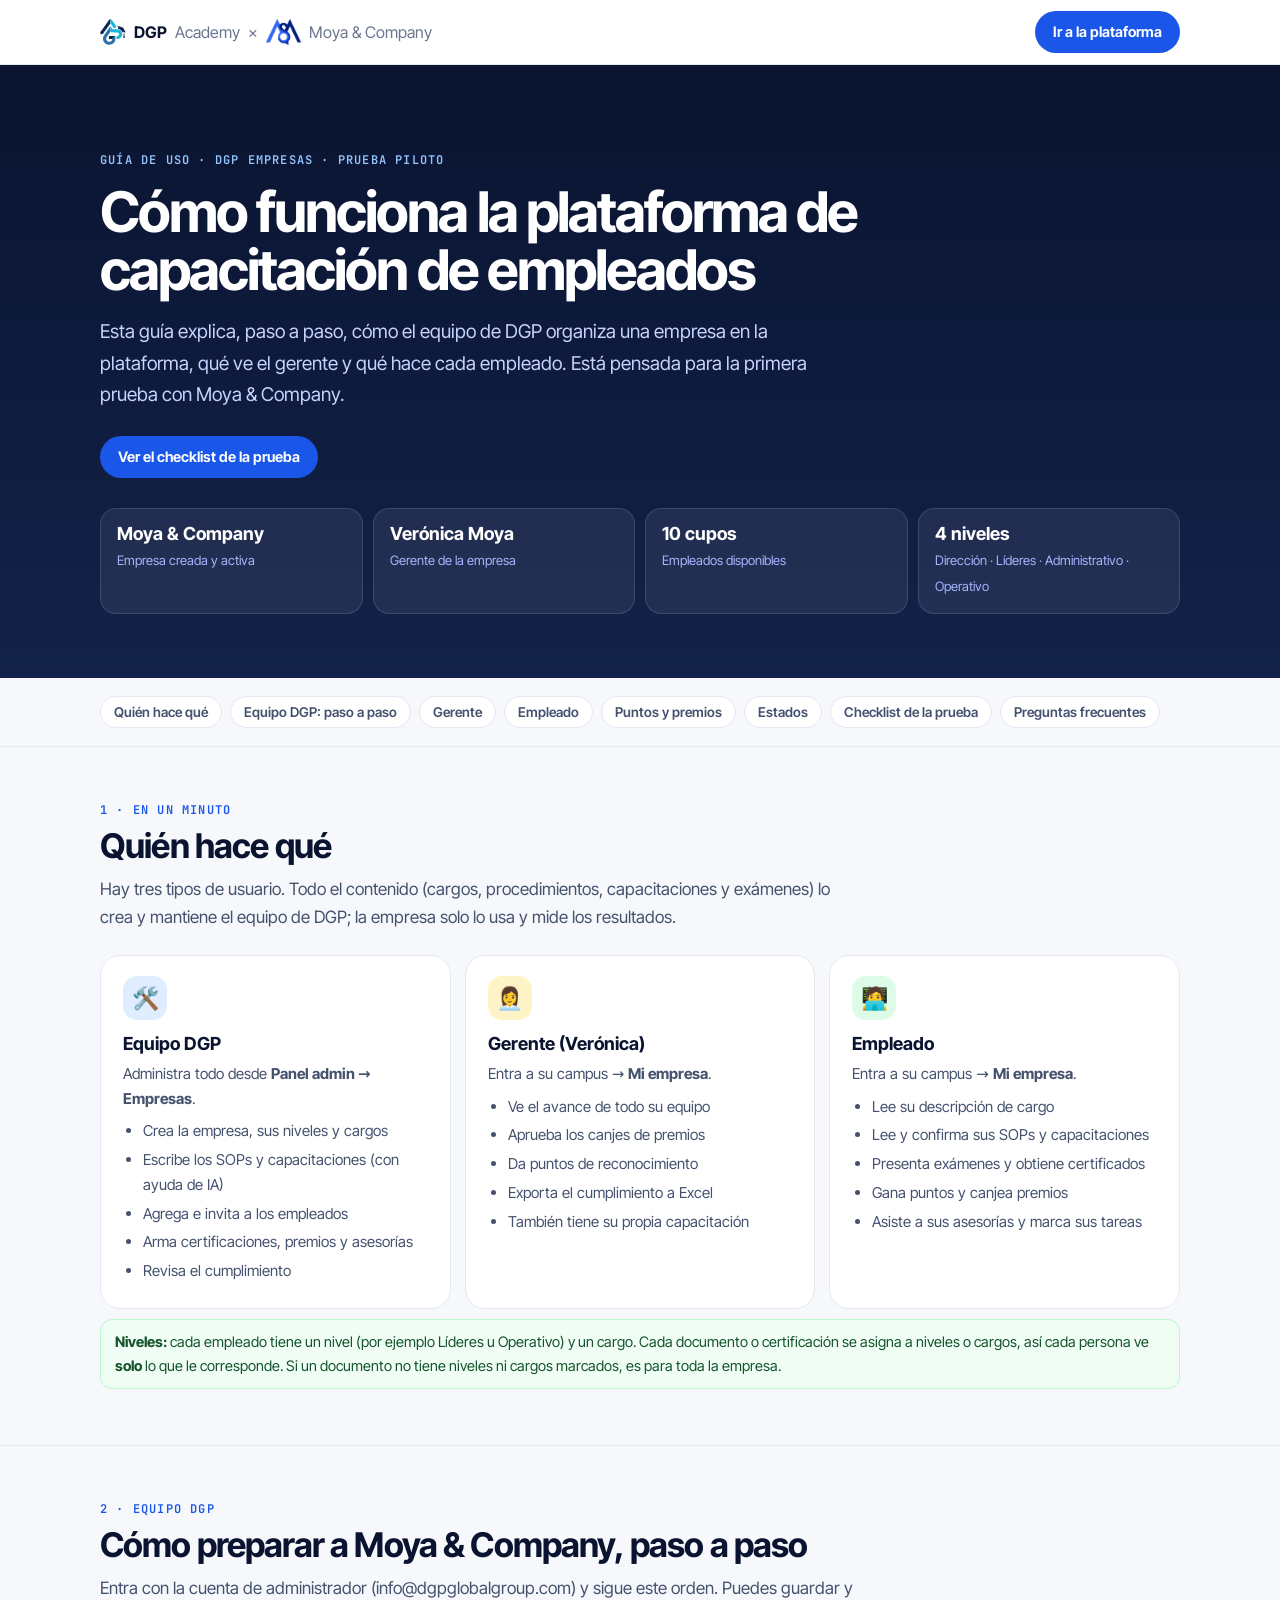
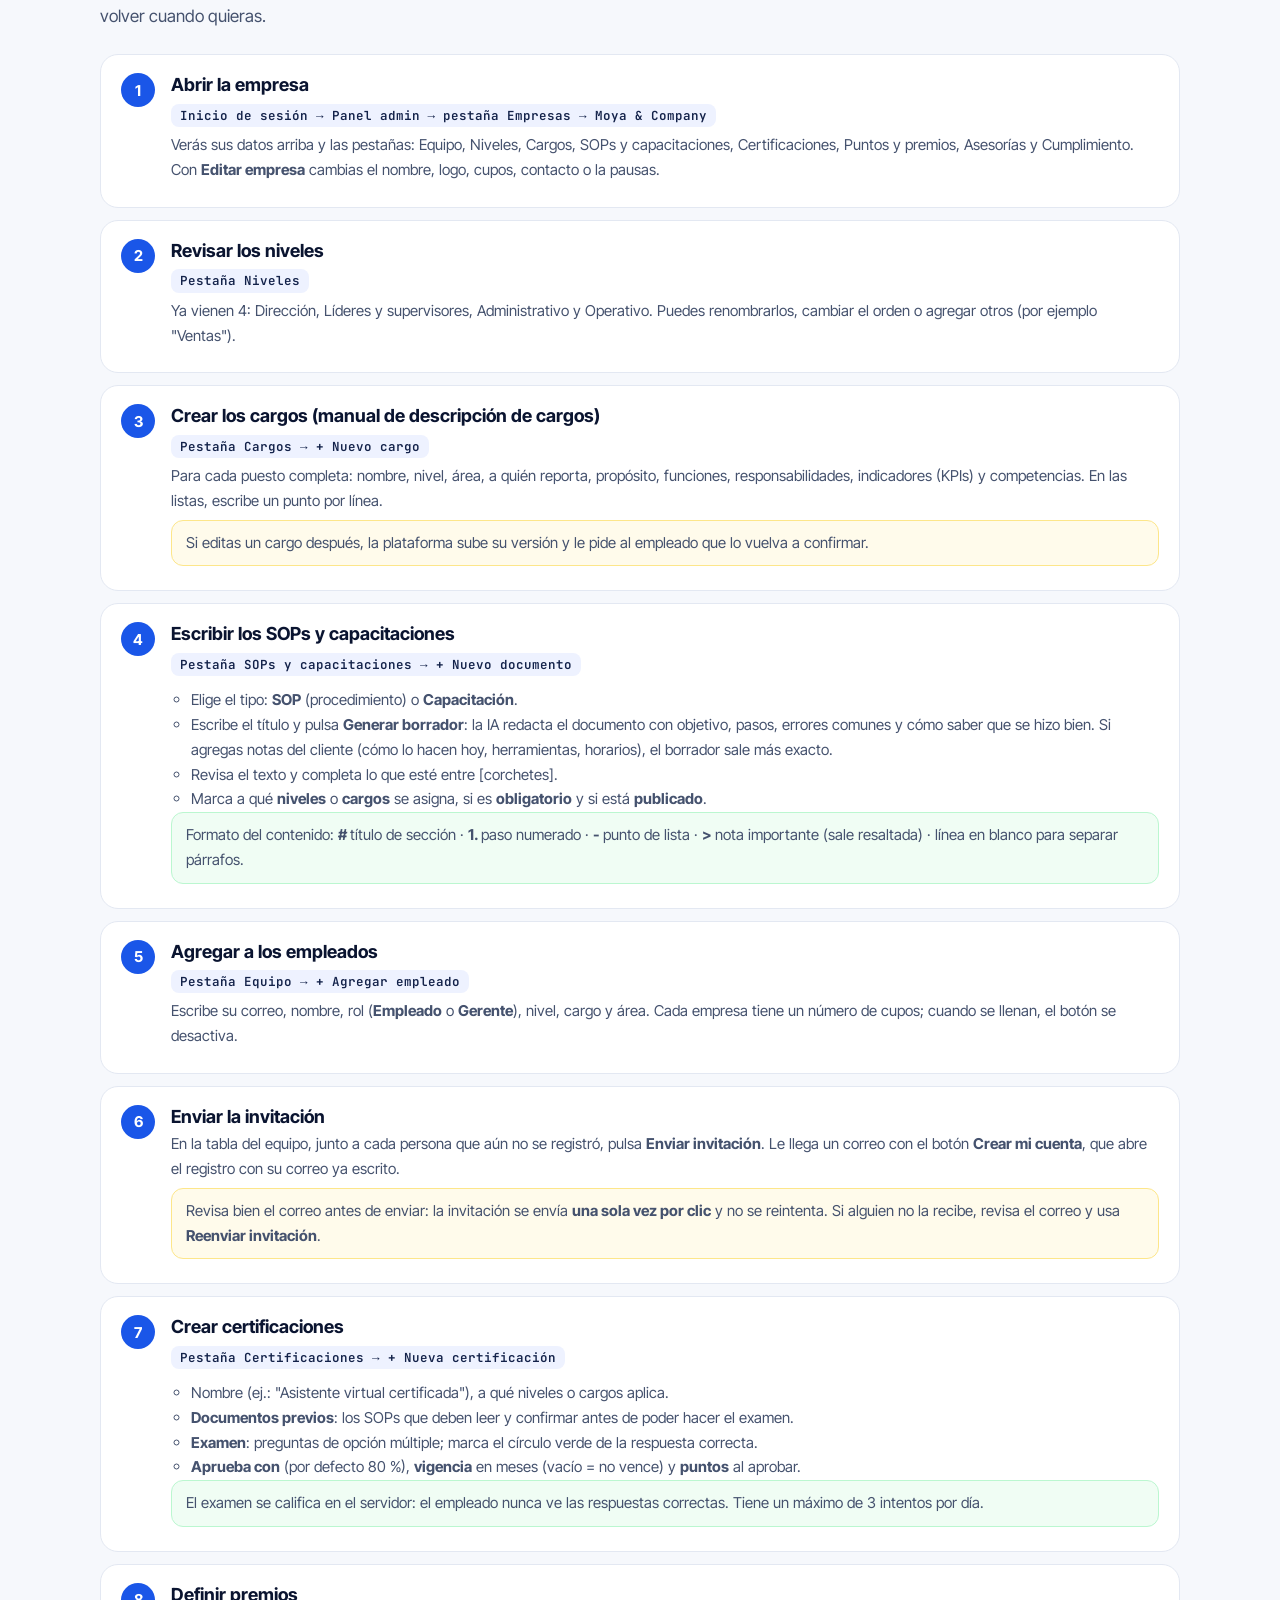
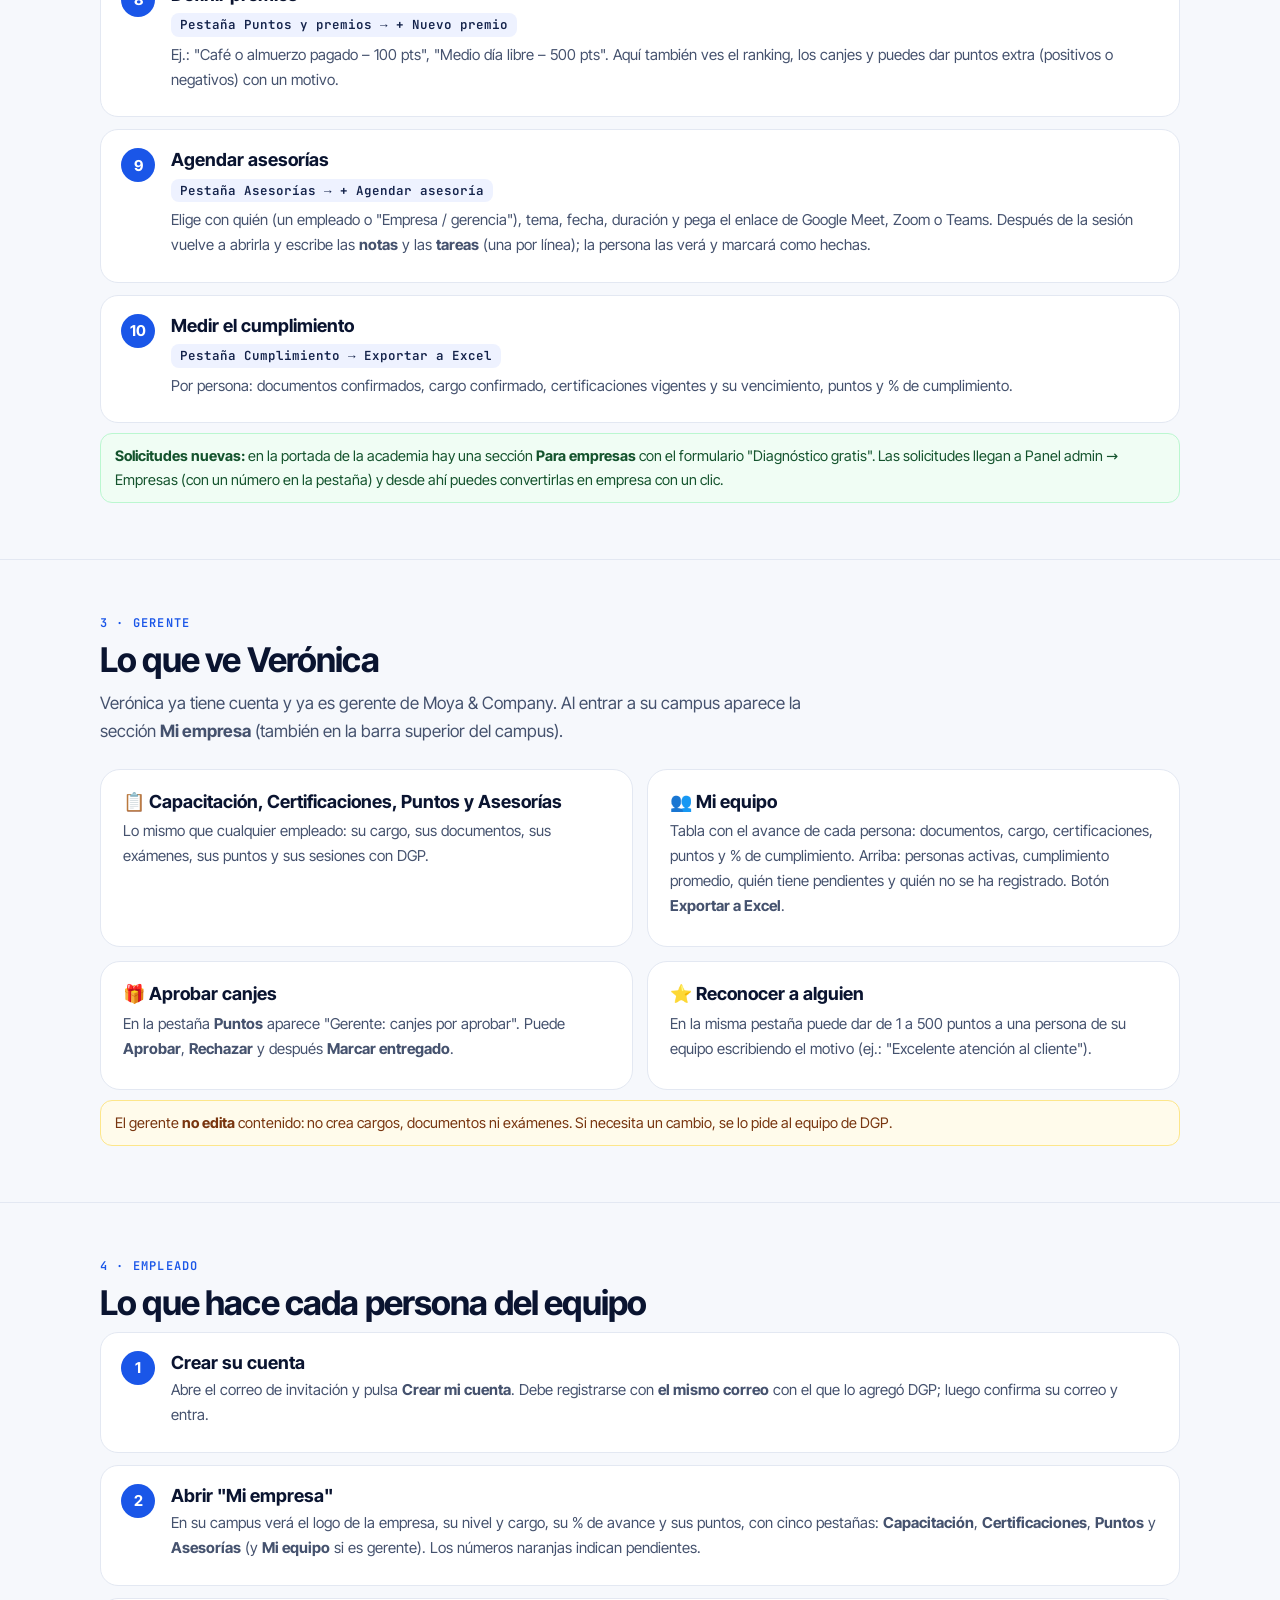
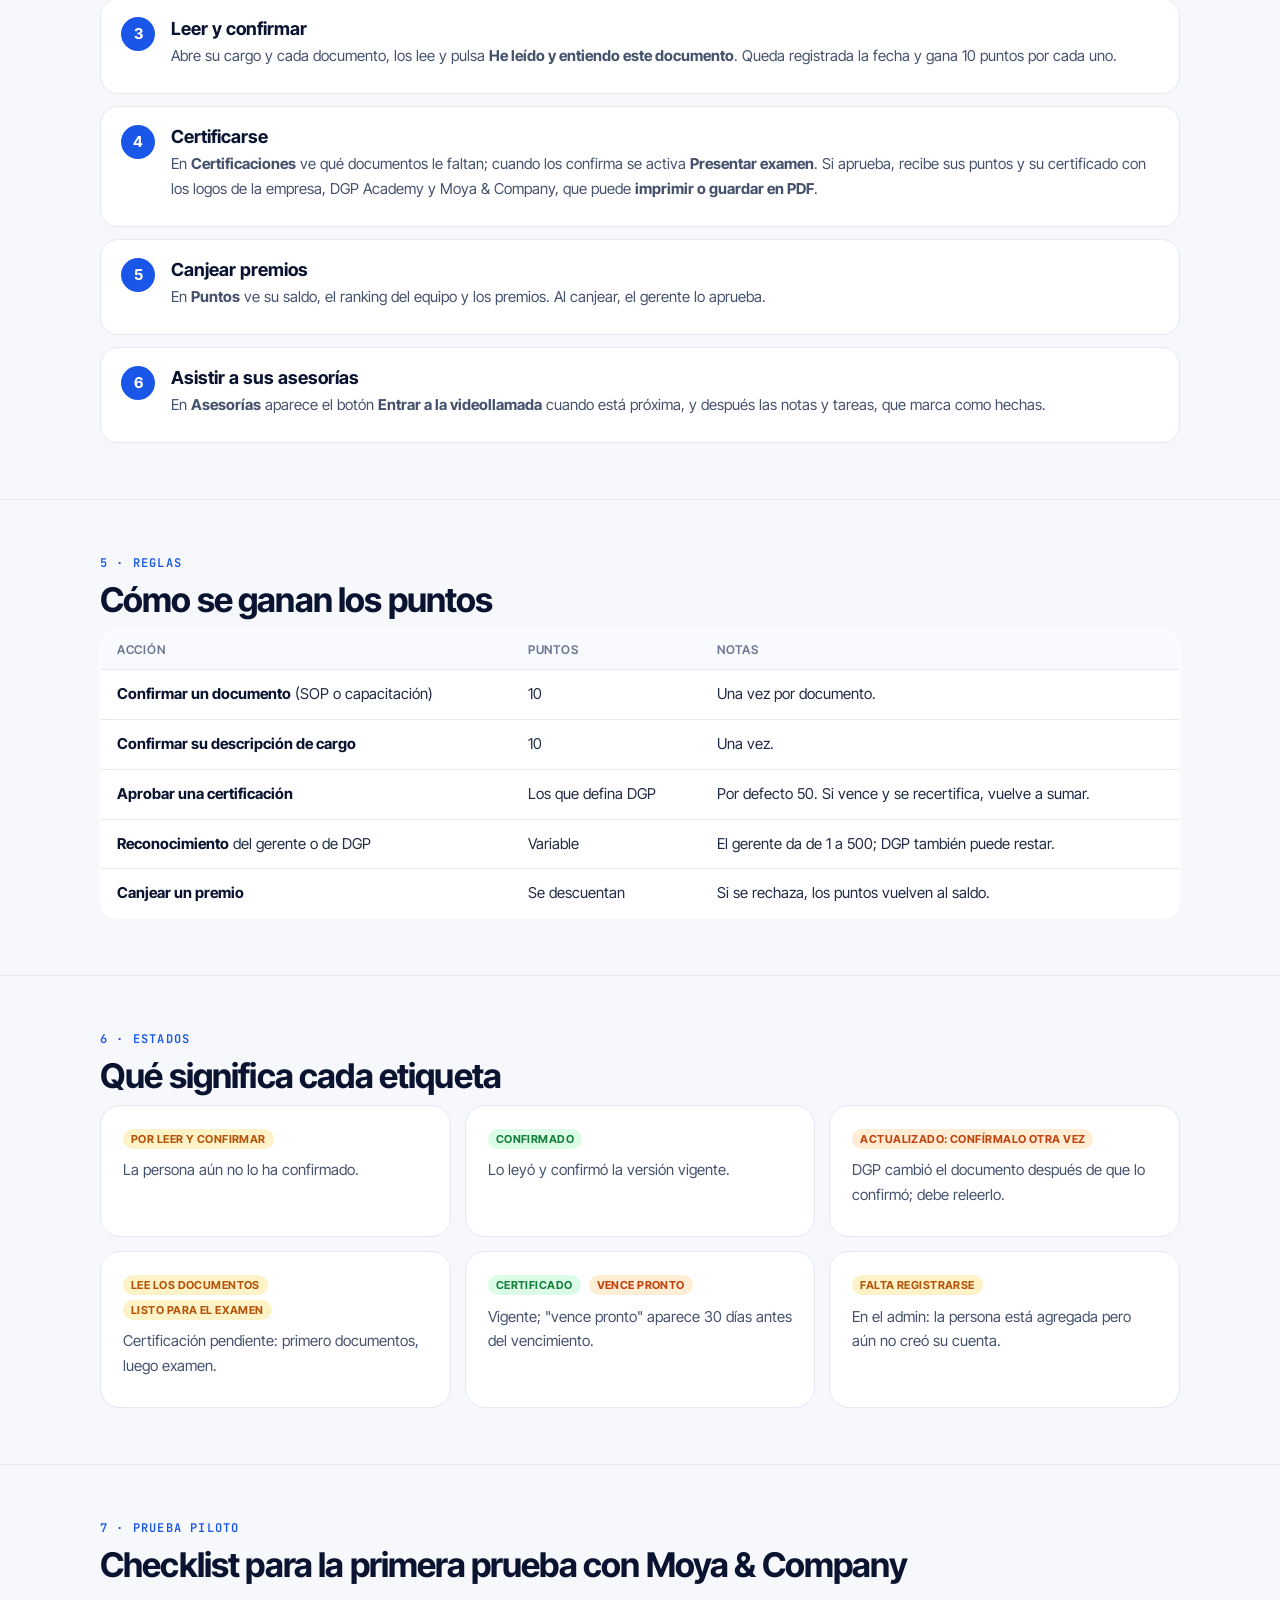
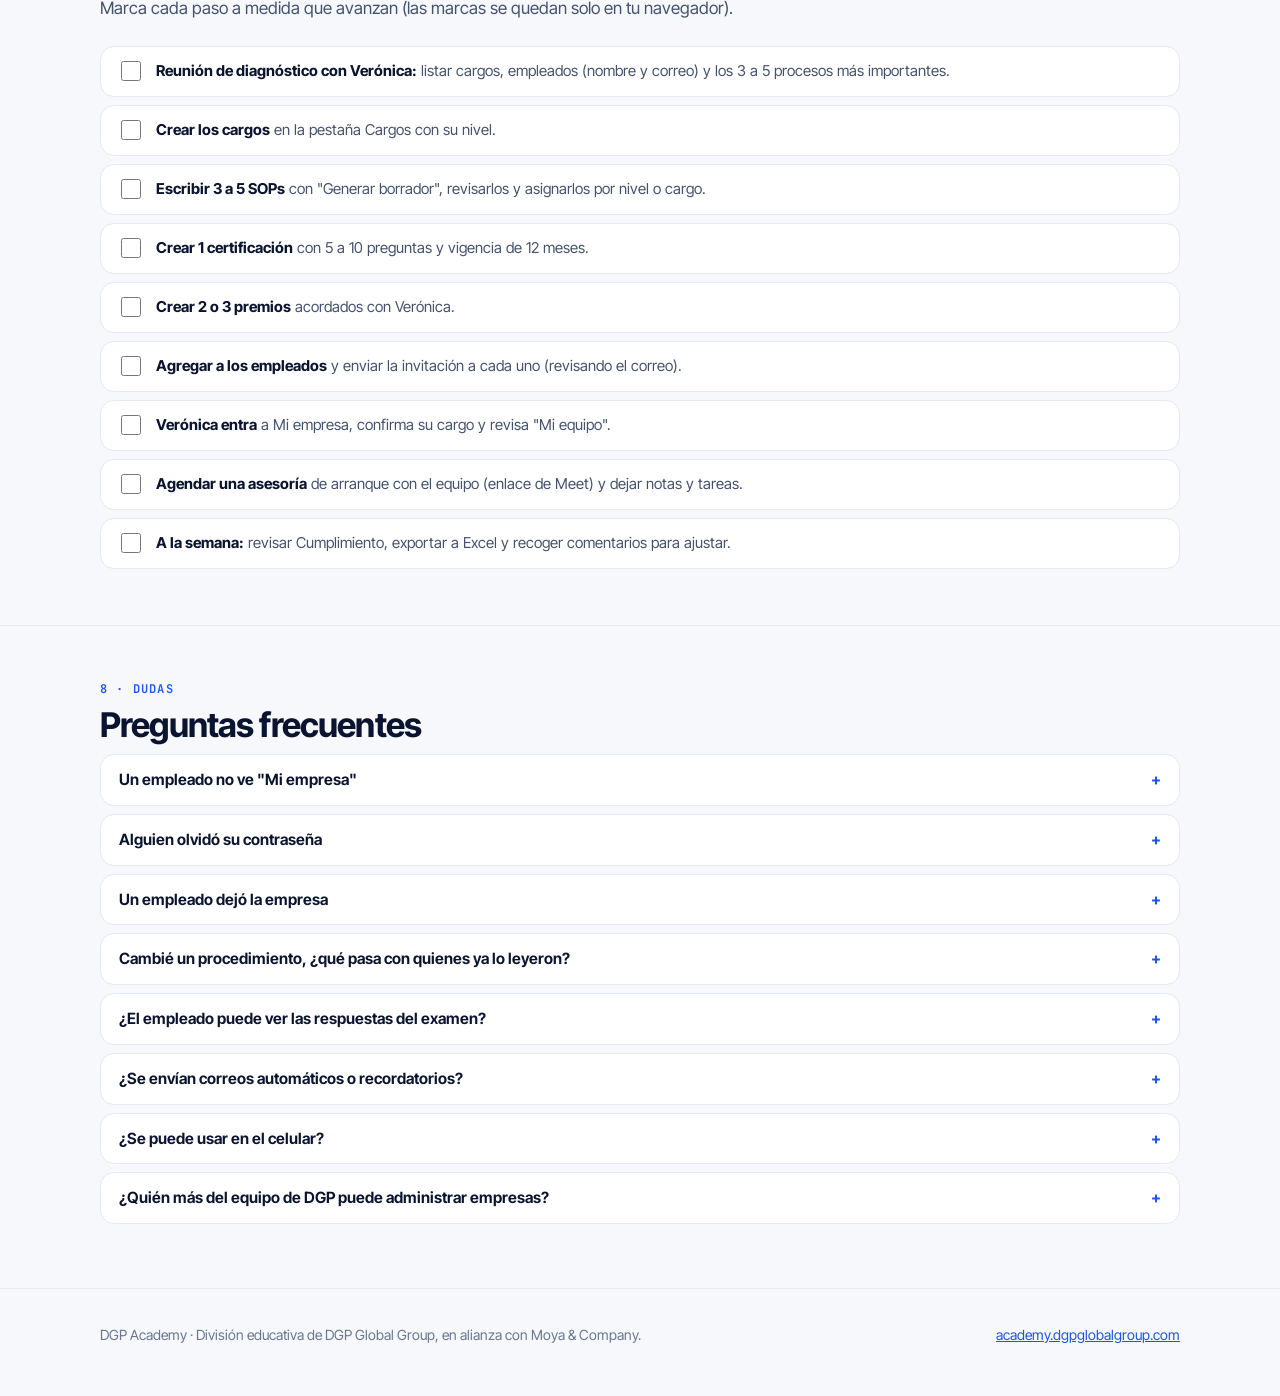
==== moyacompany/index.html @ 943ff2b9 "Guía de uso para la prueba piloto con Moya & Company (/moyacompany) Página que explica roles, el pas" ====
<!doctype html>
<html lang="es">
<head>
<meta charset="utf-8">
<meta name="viewport" content="width=device-width, initial-scale=1">
<title>Guía DGP Empresas · Moya & Company</title>
<meta name="description" content="Guía para usar la plataforma de capacitación de empleados de DGP Academy con Moya & Company.">
<meta name="robots" content="noindex, nofollow">
<link rel="icon" href="../assets/img/favicon.svg" type="image/svg+xml">
<style>
@font-face { font-family: "Inter Tight"; src: url("../assets/fonts/inter-tight-latin.woff2") format("woff2"); font-weight: 100 900; font-display: swap; }
@font-face { font-family: "JetBrains Mono"; src: url("../assets/fonts/jetbrains-mono-latin.woff2") format("woff2"); font-weight: 100 800; font-display: swap; }
:root {
  --ink: #0a1430; --ink-2: #13224a; --accent: #1a56e8; --text: #1f2a44; --text2: #45526e; --text3: #6b7690;
  --border: #e3e8f2; --bg: #f6f8fc; --card: #fff; --green: #15803d; --amber: #b45309; --violet: #6d28d9;
  --font: "Inter Tight", system-ui, -apple-system, "Segoe UI", sans-serif; --mono: "JetBrains Mono", ui-monospace, monospace;
}
* { box-sizing: border-box; }
html { scroll-behavior: smooth; }
body { margin: 0; background: var(--bg); color: var(--text); font: 16px/1.65 var(--font); -webkit-font-smoothing: antialiased; }
a { color: var(--accent); }
.wrap { width: min(1080px, 100% - 32px); margin: 0 auto; }
/* Barra */
.top { position: sticky; top: 0; z-index: 10; background: rgba(255,255,255,.92); backdrop-filter: blur(10px); border-bottom: 1px solid var(--border); }
.top .wrap { display: flex; align-items: center; justify-content: space-between; gap: 12px; height: 64px; }
.brand { display: flex; align-items: center; gap: 8px; font: 700 16px/1 var(--font); color: var(--ink); text-decoration: none; white-space: nowrap; }
.brand img { height: 26px; width: auto; }
.brand i { font-style: normal; color: var(--text3); font-weight: 400; }
.brand span { font-weight: 400; color: var(--text3); }
.btn { display: inline-flex; align-items: center; gap: 8px; height: 42px; padding: 0 18px; border-radius: 99px; background: var(--accent); color: #fff; font: 650 14.5px/1 var(--font); text-decoration: none; white-space: nowrap; }
.btn--ghost { background: #fff; color: var(--ink); border: 1px solid var(--border); }
/* Portada */
.hero { background: linear-gradient(180deg, #0a1430, #13224a); color: #fff; padding: clamp(48px, 8vw, 88px) 0 clamp(40px, 6vw, 64px); }
.kicker { font: 600 12px/1.3 var(--mono); letter-spacing: .1em; text-transform: uppercase; color: #93c5fd; }
.hero h1 { font: 700 clamp(32px, 5vw, 56px)/1.05 var(--font); letter-spacing: -.035em; margin: 14px 0 16px; max-width: 820px; }
.hero p { font-size: clamp(16px, 1.7vw, 19px); color: #c7d2fe; max-width: 720px; margin: 0 0 26px; }
.status { display: grid; grid-template-columns: repeat(4, minmax(0, 1fr)); gap: 10px; margin-top: 30px; }
.status div { padding: 14px 16px; border-radius: 16px; background: rgba(255,255,255,.07); border: 1px solid rgba(255,255,255,.12); }
.status b { display: block; font: 700 18px/1.25 var(--font); color: #fff; }
.status span { font-size: 13px; color: #a5b4fc; }
/* Índice */
.toc { display: flex; flex-wrap: wrap; gap: 8px; padding: 18px 0; }
.toc a { padding: 7px 13px; border-radius: 99px; background: #fff; border: 1px solid var(--border); color: var(--text2); text-decoration: none; font: 600 13.5px/1.2 var(--font); }
.toc a:hover { border-color: var(--accent); color: var(--accent); }
/* Secciones */
section { padding: clamp(36px, 5vw, 56px) 0; border-top: 1px solid var(--border); }
h2 { font: 700 clamp(25px, 3.2vw, 34px)/1.15 var(--font); letter-spacing: -.025em; color: var(--ink); margin: 0 0 10px; }
h2 small { display: block; font: 600 12px/1.3 var(--mono); letter-spacing: .1em; text-transform: uppercase; color: var(--accent); margin-bottom: 8px; }
.lead { font-size: 17px; color: var(--text2); max-width: 760px; margin: 0 0 24px; }
h3 { font: 700 18px/1.3 var(--font); color: var(--ink); margin: 0 0 6px; }
.grid3 { display: grid; grid-template-columns: repeat(3, minmax(0, 1fr)); gap: 14px; }
.grid2 { display: grid; grid-template-columns: repeat(2, minmax(0, 1fr)); gap: 14px; }
.card { background: var(--card); border: 1px solid var(--border); border-radius: 20px; padding: 20px 22px; }
.card p, .card li { font-size: 15px; color: var(--text2); }
.card p { margin: 0 0 8px; }
.card ul { margin: 6px 0 0; padding-left: 20px; }
.card li { margin-bottom: 4px; }
.role-ic { width: 44px; height: 44px; border-radius: 14px; display: grid; place-items: center; font-size: 22px; margin-bottom: 12px; }
.r1 { background: #e0ecff; } .r2 { background: #fef3c7; } .r3 { background: #dcfce7; }
/* Pasos */
.steps { counter-reset: s; display: grid; gap: 12px; margin: 0; padding: 0; list-style: none; }
.steps > li { counter-increment: s; position: relative; background: #fff; border: 1px solid var(--border); border-radius: 18px; padding: 18px 20px 18px 70px; }
.steps > li::before { content: counter(s); position: absolute; left: 20px; top: 18px; width: 34px; height: 34px; border-radius: 50%; display: grid; place-items: center; background: var(--accent); color: #fff; font: 700 15px/1 var(--font); }
.steps h3 { margin-bottom: 4px; }
.steps p { margin: 0 0 6px; color: var(--text2); font-size: 15px; }
.steps ul { margin: 6px 0 0; padding-left: 20px; color: var(--text2); font-size: 15px; }
.path { display: inline-block; font: 600 12.5px/1.4 var(--mono); color: var(--ink-2); background: #eef2ff; padding: 3px 9px; border-radius: 8px; margin: 2px 0 6px; }
.tip { margin: 10px 0 0; padding: 10px 14px; border-radius: 12px; background: #f0fdf4; border: 1px solid #bbf7d0; color: #14532d; font-size: 14.5px; }
.warn { margin: 10px 0 0; padding: 10px 14px; border-radius: 12px; background: #fffbeb; border: 1px solid #fde68a; color: #78350f; font-size: 14.5px; }
.tag { display: inline-block; padding: 2px 8px; border-radius: 99px; font: 700 11px/1.5 var(--font); letter-spacing: .04em; text-transform: uppercase; margin-right: 4px; }
.t-ok { background: #dcfce7; color: var(--green); } .t-p { background: #fef3c7; color: var(--amber); } .t-u { background: #ffedd5; color: #c2410c; }
/* Tabla */
table { width: 100%; border-collapse: collapse; background: #fff; border: 1px solid var(--border); border-radius: 16px; overflow: hidden; font-size: 15px; }
th, td { text-align: left; padding: 12px 16px; border-bottom: 1px solid var(--border); vertical-align: top; }
th { background: #f8fafd; font: 600 12px/1.3 var(--font); letter-spacing: .06em; text-transform: uppercase; color: var(--text3); }
tr:last-child td { border-bottom: 0; }
td b { color: var(--ink); }
.tbl { overflow-x: auto; }
/* Checklist */
.check { list-style: none; padding: 0; margin: 0; display: grid; gap: 8px; }
.check li { display: flex; gap: 12px; align-items: flex-start; background: #fff; border: 1px solid var(--border); border-radius: 14px; padding: 12px 16px; font-size: 15px; color: var(--text2); }
.check input { width: 20px; height: 20px; margin-top: 2px; accent-color: var(--green); flex: none; }
.check b { color: var(--ink); }
/* Preguntas */
details { background: #fff; border: 1px solid var(--border); border-radius: 14px; padding: 0 18px; margin-bottom: 8px; }
summary { cursor: pointer; padding: 14px 0; font: 650 15.5px/1.4 var(--font); color: var(--ink); list-style: none; }
summary::-webkit-details-marker { display: none; }
summary::after { content: "+"; float: right; color: var(--accent); font-weight: 700; }
details[open] summary::after { content: "–"; }
details p { margin: 0 0 14px; color: var(--text2); font-size: 15px; }
footer { padding: 34px 0 50px; color: var(--text3); font-size: 14px; border-top: 1px solid var(--border); }
footer .wrap { display: flex; justify-content: space-between; gap: 12px; flex-wrap: wrap; }
@media (max-width: 900px) { .grid3 { grid-template-columns: 1fr; } .grid2 { grid-template-columns: 1fr; } .status { grid-template-columns: repeat(2, minmax(0, 1fr)); } }
@media (max-width: 560px) { .brand span, .brand-moya { display: none; } .steps > li { padding: 16px 16px 16px 58px; } .steps > li::before { left: 14px; width: 30px; height: 30px; font-size: 14px; } .status { grid-template-columns: 1fr; } }
@media print { .top, .toc { display: none; } section { break-inside: avoid; } }
</style>
</head>
<body>

<header class="top">
  <div class="wrap">
    <a class="brand" href="../"><img src="../assets/img/isotipo.svg" alt="">DGP <span>Academy</span> <i>×</i> <img src="../assets/img/moya-mark-sm.png" alt="Moya & Company"><span class="brand-moya">Moya &amp; Company</span></a>
    <a class="btn" href="../">Ir a la plataforma</a>
  </div>
</header>

<div class="hero">
  <div class="wrap">
    <div class="kicker">Guía de uso · DGP Empresas · Prueba piloto</div>
    <h1>Cómo funciona la plataforma de capacitación de empleados</h1>
    <p>Esta guía explica, paso a paso, cómo el equipo de DGP organiza una empresa en la plataforma, qué ve el gerente y qué hace cada empleado. Está pensada para la primera prueba con Moya &amp; Company.</p>
    <a class="btn" href="#piloto">Ver el checklist de la prueba</a>
    <div class="status">
      <div><b>Moya &amp; Company</b><span>Empresa creada y activa</span></div>
      <div><b>Verónica Moya</b><span>Gerente de la empresa</span></div>
      <div><b>10 cupos</b><span>Empleados disponibles</span></div>
      <div><b>4 niveles</b><span>Dirección · Líderes · Administrativo · Operativo</span></div>
    </div>
  </div>
</div>

<div class="wrap">
  <nav class="toc" aria-label="Contenido">
    <a href="#roles">Quién hace qué</a><a href="#dgp">Equipo DGP: paso a paso</a><a href="#gerente">Gerente</a><a href="#empleado">Empleado</a>
    <a href="#puntos">Puntos y premios</a><a href="#estados">Estados</a><a href="#piloto">Checklist de la prueba</a><a href="#faq">Preguntas frecuentes</a>
  </nav>
</div>

<!-- ── Roles ── -->
<section id="roles">
  <div class="wrap">
    <h2><small>1 · En un minuto</small>Quién hace qué</h2>
    <p class="lead">Hay tres tipos de usuario. Todo el contenido (cargos, procedimientos, capacitaciones y exámenes) lo crea y mantiene el equipo de DGP; la empresa solo lo usa y mide los resultados.</p>
    <div class="grid3">
      <div class="card"><div class="role-ic r1">🛠️</div><h3>Equipo DGP</h3>
        <p>Administra todo desde <b>Panel admin → Empresas</b>.</p>
        <ul><li>Crea la empresa, sus niveles y cargos</li><li>Escribe los SOPs y capacitaciones (con ayuda de IA)</li><li>Agrega e invita a los empleados</li><li>Arma certificaciones, premios y asesorías</li><li>Revisa el cumplimiento</li></ul></div>
      <div class="card"><div class="role-ic r2">👩‍💼</div><h3>Gerente (Verónica)</h3>
        <p>Entra a su campus → <b>Mi empresa</b>.</p>
        <ul><li>Ve el avance de todo su equipo</li><li>Aprueba los canjes de premios</li><li>Da puntos de reconocimiento</li><li>Exporta el cumplimiento a Excel</li><li>También tiene su propia capacitación</li></ul></div>
      <div class="card"><div class="role-ic r3">🧑‍💻</div><h3>Empleado</h3>
        <p>Entra a su campus → <b>Mi empresa</b>.</p>
        <ul><li>Lee su descripción de cargo</li><li>Lee y confirma sus SOPs y capacitaciones</li><li>Presenta exámenes y obtiene certificados</li><li>Gana puntos y canjea premios</li><li>Asiste a sus asesorías y marca sus tareas</li></ul></div>
    </div>
    <p class="tip"><b>Niveles:</b> cada empleado tiene un nivel (por ejemplo Líderes u Operativo) y un cargo. Cada documento o certificación se asigna a niveles o cargos, así cada persona ve <b>solo</b> lo que le corresponde. Si un documento no tiene niveles ni cargos marcados, es para toda la empresa.</p>
  </div>
</section>

<!-- ── Equipo DGP ── -->
<section id="dgp">
  <div class="wrap">
    <h2><small>2 · Equipo DGP</small>Cómo preparar a Moya &amp; Company, paso a paso</h2>
    <p class="lead">Entra con la cuenta de administrador (info@dgpglobalgroup.com) y sigue este orden. Puedes guardar y volver cuando quieras.</p>
    <ol class="steps">
      <li><h3>Abrir la empresa</h3>
        <span class="path">Inicio de sesión → Panel admin → pestaña Empresas → Moya &amp; Company</span>
        <p>Verás sus datos arriba y las pestañas: Equipo, Niveles, Cargos, SOPs y capacitaciones, Certificaciones, Puntos y premios, Asesorías y Cumplimiento. Con <b>Editar empresa</b> cambias el nombre, logo, cupos, contacto o la pausas.</p></li>
      <li><h3>Revisar los niveles</h3>
        <span class="path">Pestaña Niveles</span>
        <p>Ya vienen 4: Dirección, Líderes y supervisores, Administrativo y Operativo. Puedes renombrarlos, cambiar el orden o agregar otros (por ejemplo "Ventas").</p></li>
      <li><h3>Crear los cargos (manual de descripción de cargos)</h3>
        <span class="path">Pestaña Cargos → + Nuevo cargo</span>
        <p>Para cada puesto completa: nombre, nivel, área, a quién reporta, propósito, funciones, responsabilidades, indicadores (KPIs) y competencias. En las listas, escribe un punto por línea.</p>
        <p class="warn">Si editas un cargo después, la plataforma sube su versión y le pide al empleado que lo vuelva a confirmar.</p></li>
      <li><h3>Escribir los SOPs y capacitaciones</h3>
        <span class="path">Pestaña SOPs y capacitaciones → + Nuevo documento</span>
        <ul><li>Elige el tipo: <b>SOP</b> (procedimiento) o <b>Capacitación</b>.</li>
          <li>Escribe el título y pulsa <b>Generar borrador</b>: la IA redacta el documento con objetivo, pasos, errores comunes y cómo saber que se hizo bien. Si agregas notas del cliente (cómo lo hacen hoy, herramientas, horarios), el borrador sale más exacto.</li>
          <li>Revisa el texto y completa lo que esté entre [corchetes].</li>
          <li>Marca a qué <b>niveles</b> o <b>cargos</b> se asigna, si es <b>obligatorio</b> y si está <b>publicado</b>.</li></ul>
        <p class="tip">Formato del contenido: <b># </b>título de sección · <b>1. </b>paso numerado · <b>- </b>punto de lista · <b>&gt; </b>nota importante (sale resaltada) · línea en blanco para separar párrafos.</p></li>
      <li><h3>Agregar a los empleados</h3>
        <span class="path">Pestaña Equipo → + Agregar empleado</span>
        <p>Escribe su correo, nombre, rol (<b>Empleado</b> o <b>Gerente</b>), nivel, cargo y área. Cada empresa tiene un número de cupos; cuando se llenan, el botón se desactiva.</p></li>
      <li><h3>Enviar la invitación</h3>
        <p>En la tabla del equipo, junto a cada persona que aún no se registró, pulsa <b>Enviar invitación</b>. Le llega un correo con el botón <b>Crear mi cuenta</b>, que abre el registro con su correo ya escrito.</p>
        <p class="warn">Revisa bien el correo antes de enviar: la invitación se envía <b>una sola vez por clic</b> y no se reintenta. Si alguien no la recibe, revisa el correo y usa <b>Reenviar invitación</b>.</p></li>
      <li><h3>Crear certificaciones</h3>
        <span class="path">Pestaña Certificaciones → + Nueva certificación</span>
        <ul><li>Nombre (ej.: "Asistente virtual certificada"), a qué niveles o cargos aplica.</li>
          <li><b>Documentos previos</b>: los SOPs que deben leer y confirmar antes de poder hacer el examen.</li>
          <li><b>Examen</b>: preguntas de opción múltiple; marca el círculo verde de la respuesta correcta.</li>
          <li><b>Aprueba con</b> (por defecto 80 %), <b>vigencia</b> en meses (vacío = no vence) y <b>puntos</b> al aprobar.</li></ul>
        <p class="tip">El examen se califica en el servidor: el empleado nunca ve las respuestas correctas. Tiene un máximo de 3 intentos por día.</p></li>
      <li><h3>Definir premios</h3>
        <span class="path">Pestaña Puntos y premios → + Nuevo premio</span>
        <p>Ej.: "Café o almuerzo pagado – 100 pts", "Medio día libre – 500 pts". Aquí también ves el ranking, los canjes y puedes dar puntos extra (positivos o negativos) con un motivo.</p></li>
      <li><h3>Agendar asesorías</h3>
        <span class="path">Pestaña Asesorías → + Agendar asesoría</span>
        <p>Elige con quién (un empleado o "Empresa / gerencia"), tema, fecha, duración y pega el enlace de Google Meet, Zoom o Teams. Después de la sesión vuelve a abrirla y escribe las <b>notas</b> y las <b>tareas</b> (una por línea); la persona las verá y marcará como hechas.</p></li>
      <li><h3>Medir el cumplimiento</h3>
        <span class="path">Pestaña Cumplimiento → Exportar a Excel</span>
        <p>Por persona: documentos confirmados, cargo confirmado, certificaciones vigentes y su vencimiento, puntos y % de cumplimiento.</p></li>
    </ol>
    <p class="tip"><b>Solicitudes nuevas:</b> en la portada de la academia hay una sección <b>Para empresas</b> con el formulario "Diagnóstico gratis". Las solicitudes llegan a Panel admin → Empresas (con un número en la pestaña) y desde ahí puedes convertirlas en empresa con un clic.</p>
  </div>
</section>

<!-- ── Gerente ── -->
<section id="gerente">
  <div class="wrap">
    <h2><small>3 · Gerente</small>Lo que ve Verónica</h2>
    <p class="lead">Verónica ya tiene cuenta y ya es gerente de Moya &amp; Company. Al entrar a su campus aparece la sección <b>Mi empresa</b> (también en la barra superior del campus).</p>
    <div class="grid2">
      <div class="card"><h3>📋 Capacitación, Certificaciones, Puntos y Asesorías</h3><p>Lo mismo que cualquier empleado: su cargo, sus documentos, sus exámenes, sus puntos y sus sesiones con DGP.</p></div>
      <div class="card"><h3>👥 Mi equipo</h3><p>Tabla con el avance de cada persona: documentos, cargo, certificaciones, puntos y % de cumplimiento. Arriba: personas activas, cumplimiento promedio, quién tiene pendientes y quién no se ha registrado. Botón <b>Exportar a Excel</b>.</p></div>
      <div class="card"><h3>🎁 Aprobar canjes</h3><p>En la pestaña <b>Puntos</b> aparece "Gerente: canjes por aprobar". Puede <b>Aprobar</b>, <b>Rechazar</b> y después <b>Marcar entregado</b>.</p></div>
      <div class="card"><h3>⭐ Reconocer a alguien</h3><p>En la misma pestaña puede dar de 1 a 500 puntos a una persona de su equipo escribiendo el motivo (ej.: "Excelente atención al cliente").</p></div>
    </div>
    <p class="warn">El gerente <b>no edita</b> contenido: no crea cargos, documentos ni exámenes. Si necesita un cambio, se lo pide al equipo de DGP.</p>
  </div>
</section>

<!-- ── Empleado ── -->
<section id="empleado">
  <div class="wrap">
    <h2><small>4 · Empleado</small>Lo que hace cada persona del equipo</h2>
    <ol class="steps">
      <li><h3>Crear su cuenta</h3><p>Abre el correo de invitación y pulsa <b>Crear mi cuenta</b>. Debe registrarse con <b>el mismo correo</b> con el que lo agregó DGP; luego confirma su correo y entra.</p></li>
      <li><h3>Abrir "Mi empresa"</h3><p>En su campus verá el logo de la empresa, su nivel y cargo, su % de avance y sus puntos, con cinco pestañas: <b>Capacitación</b>, <b>Certificaciones</b>, <b>Puntos</b> y <b>Asesorías</b> (y <b>Mi equipo</b> si es gerente). Los números naranjas indican pendientes.</p></li>
      <li><h3>Leer y confirmar</h3><p>Abre su cargo y cada documento, los lee y pulsa <b>He leído y entiendo este documento</b>. Queda registrada la fecha y gana 10 puntos por cada uno.</p></li>
      <li><h3>Certificarse</h3><p>En <b>Certificaciones</b> ve qué documentos le faltan; cuando los confirma se activa <b>Presentar examen</b>. Si aprueba, recibe sus puntos y su certificado con los logos de la empresa, DGP Academy y Moya &amp; Company, que puede <b>imprimir o guardar en PDF</b>.</p></li>
      <li><h3>Canjear premios</h3><p>En <b>Puntos</b> ve su saldo, el ranking del equipo y los premios. Al canjear, el gerente lo aprueba.</p></li>
      <li><h3>Asistir a sus asesorías</h3><p>En <b>Asesorías</b> aparece el botón <b>Entrar a la videollamada</b> cuando está próxima, y después las notas y tareas, que marca como hechas.</p></li>
    </ol>
  </div>
</section>

<!-- ── Puntos ── -->
<section id="puntos">
  <div class="wrap">
    <h2><small>5 · Reglas</small>Cómo se ganan los puntos</h2>
    <div class="tbl"><table>
      <thead><tr><th>Acción</th><th>Puntos</th><th>Notas</th></tr></thead>
      <tbody>
        <tr><td><b>Confirmar un documento</b> (SOP o capacitación)</td><td>10</td><td>Una vez por documento.</td></tr>
        <tr><td><b>Confirmar su descripción de cargo</b></td><td>10</td><td>Una vez.</td></tr>
        <tr><td><b>Aprobar una certificación</b></td><td>Los que defina DGP</td><td>Por defecto 50. Si vence y se recertifica, vuelve a sumar.</td></tr>
        <tr><td><b>Reconocimiento</b> del gerente o de DGP</td><td>Variable</td><td>El gerente da de 1 a 500; DGP también puede restar.</td></tr>
        <tr><td><b>Canjear un premio</b></td><td>Se descuentan</td><td>Si se rechaza, los puntos vuelven al saldo.</td></tr>
      </tbody>
    </table></div>
  </div>
</section>

<!-- ── Estados ── -->
<section id="estados">
  <div class="wrap">
    <h2><small>6 · Estados</small>Qué significa cada etiqueta</h2>
    <div class="grid3">
      <div class="card"><p><span class="tag t-p">Por leer y confirmar</span></p><p>La persona aún no lo ha confirmado.</p></div>
      <div class="card"><p><span class="tag t-ok">Confirmado</span></p><p>Lo leyó y confirmó la versión vigente.</p></div>
      <div class="card"><p><span class="tag t-u">Actualizado: confírmalo otra vez</span></p><p>DGP cambió el documento después de que lo confirmó; debe releerlo.</p></div>
      <div class="card"><p><span class="tag t-p">Lee los documentos</span> <span class="tag t-p">Listo para el examen</span></p><p>Certificación pendiente: primero documentos, luego examen.</p></div>
      <div class="card"><p><span class="tag t-ok">Certificado</span> <span class="tag t-u">Vence pronto</span></p><p>Vigente; "vence pronto" aparece 30 días antes del vencimiento.</p></div>
      <div class="card"><p><span class="tag t-p">Falta registrarse</span></p><p>En el admin: la persona está agregada pero aún no creó su cuenta.</p></div>
    </div>
  </div>
</section>

<!-- ── Checklist ── -->
<section id="piloto">
  <div class="wrap">
    <h2><small>7 · Prueba piloto</small>Checklist para la primera prueba con Moya &amp; Company</h2>
    <p class="lead">Marca cada paso a medida que avanzan (las marcas se quedan solo en tu navegador).</p>
    <ul class="check" id="check">
      <li><input type="checkbox" id="c1"><label for="c1"><b>Reunión de diagnóstico con Verónica:</b> listar cargos, empleados (nombre y correo) y los 3 a 5 procesos más importantes.</label></li>
      <li><input type="checkbox" id="c2"><label for="c2"><b>Crear los cargos</b> en la pestaña Cargos con su nivel.</label></li>
      <li><input type="checkbox" id="c3"><label for="c3"><b>Escribir 3 a 5 SOPs</b> con "Generar borrador", revisarlos y asignarlos por nivel o cargo.</label></li>
      <li><input type="checkbox" id="c4"><label for="c4"><b>Crear 1 certificación</b> con 5 a 10 preguntas y vigencia de 12 meses.</label></li>
      <li><input type="checkbox" id="c5"><label for="c5"><b>Crear 2 o 3 premios</b> acordados con Verónica.</label></li>
      <li><input type="checkbox" id="c6"><label for="c6"><b>Agregar a los empleados</b> y enviar la invitación a cada uno (revisando el correo).</label></li>
      <li><input type="checkbox" id="c7"><label for="c7"><b>Verónica entra</b> a Mi empresa, confirma su cargo y revisa "Mi equipo".</label></li>
      <li><input type="checkbox" id="c8"><label for="c8"><b>Agendar una asesoría</b> de arranque con el equipo (enlace de Meet) y dejar notas y tareas.</label></li>
      <li><input type="checkbox" id="c9"><label for="c9"><b>A la semana:</b> revisar Cumplimiento, exportar a Excel y recoger comentarios para ajustar.</label></li>
    </ul>
  </div>
</section>

<!-- ── FAQ ── -->
<section id="faq">
  <div class="wrap">
    <h2><small>8 · Dudas</small>Preguntas frecuentes</h2>
    <details><summary>Un empleado no ve "Mi empresa"</summary><p>Revisa que se haya registrado con el mismo correo con el que lo agregaste, que esté como "Activo" y que la empresa no esté pausada. Si el correo estaba mal, quítalo y agrégalo de nuevo con el correcto.</p></details>
    <details><summary>Alguien olvidó su contraseña</summary><p>En la pantalla de inicio de sesión hay "¿Olvidaste tu contraseña?". Le llega un enlace a su correo para crear una nueva.</p></details>
    <details><summary>Un empleado dejó la empresa</summary><p>En Equipo → Editar → Estado "Inactivo". Deja de ver la empresa, no ocupa cupo y su historial se conserva. "Quitar de la empresa" lo borra por completo.</p></details>
    <details><summary>Cambié un procedimiento, ¿qué pasa con quienes ya lo leyeron?</summary><p>Si cambias el título, el resumen o el contenido, sube la versión y les aparece "Actualizado: confírmalo otra vez". Si solo cambias la asignación o si es obligatorio, no se pide reconfirmar.</p></details>
    <details><summary>¿El empleado puede ver las respuestas del examen?</summary><p>No. Las respuestas solo están en el servidor; el examen se califica allí. Además hay un máximo de 3 intentos por día.</p></details>
    <details><summary>¿Se envían correos automáticos o recordatorios?</summary><p>Por ahora solo la invitación, y únicamente cuando pulsas el botón. No hay reintentos ni recordatorios automáticos, para evitar correos rebotados.</p></details>
    <details><summary>¿Se puede usar en el celular?</summary><p>Sí. Todo funciona en el navegador del celular: leer, confirmar, presentar exámenes, ver el certificado, canjear y entrar a las videollamadas.</p></details>
    <details><summary>¿Quién más del equipo de DGP puede administrar empresas?</summary><p>El dueño de la cuenta puede dar el permiso "Empresas" a otra persona desde Panel admin → Estudiantes → botón "Hacer administrador" junto a su nombre, marcando solo "Empresas". Esa persona solo verá la pestaña Empresas.</p></details>
  </div>
</section>

<footer>
  <div class="wrap"><span>DGP Academy · División educativa de DGP Global Group, en alianza con Moya &amp; Company.</span><a href="../">academy.dgpglobalgroup.com</a></div>
</footer>

<script>
// Guarda el avance del checklist en este navegador
(function () {
  var key = 'dgp-moya-checklist';
  var saved = {};
  try { saved = JSON.parse(localStorage.getItem(key) || '{}'); } catch (e) {}
  document.querySelectorAll('#check input').forEach(function (box) {
    box.checked = !!saved[box.id];
    box.addEventListener('change', function () {
      saved[box.id] = box.checked;
      try { localStorage.setItem(key, JSON.stringify(saved)); } catch (e) {}
    });
  });
})();
</script>
</body>
</html>
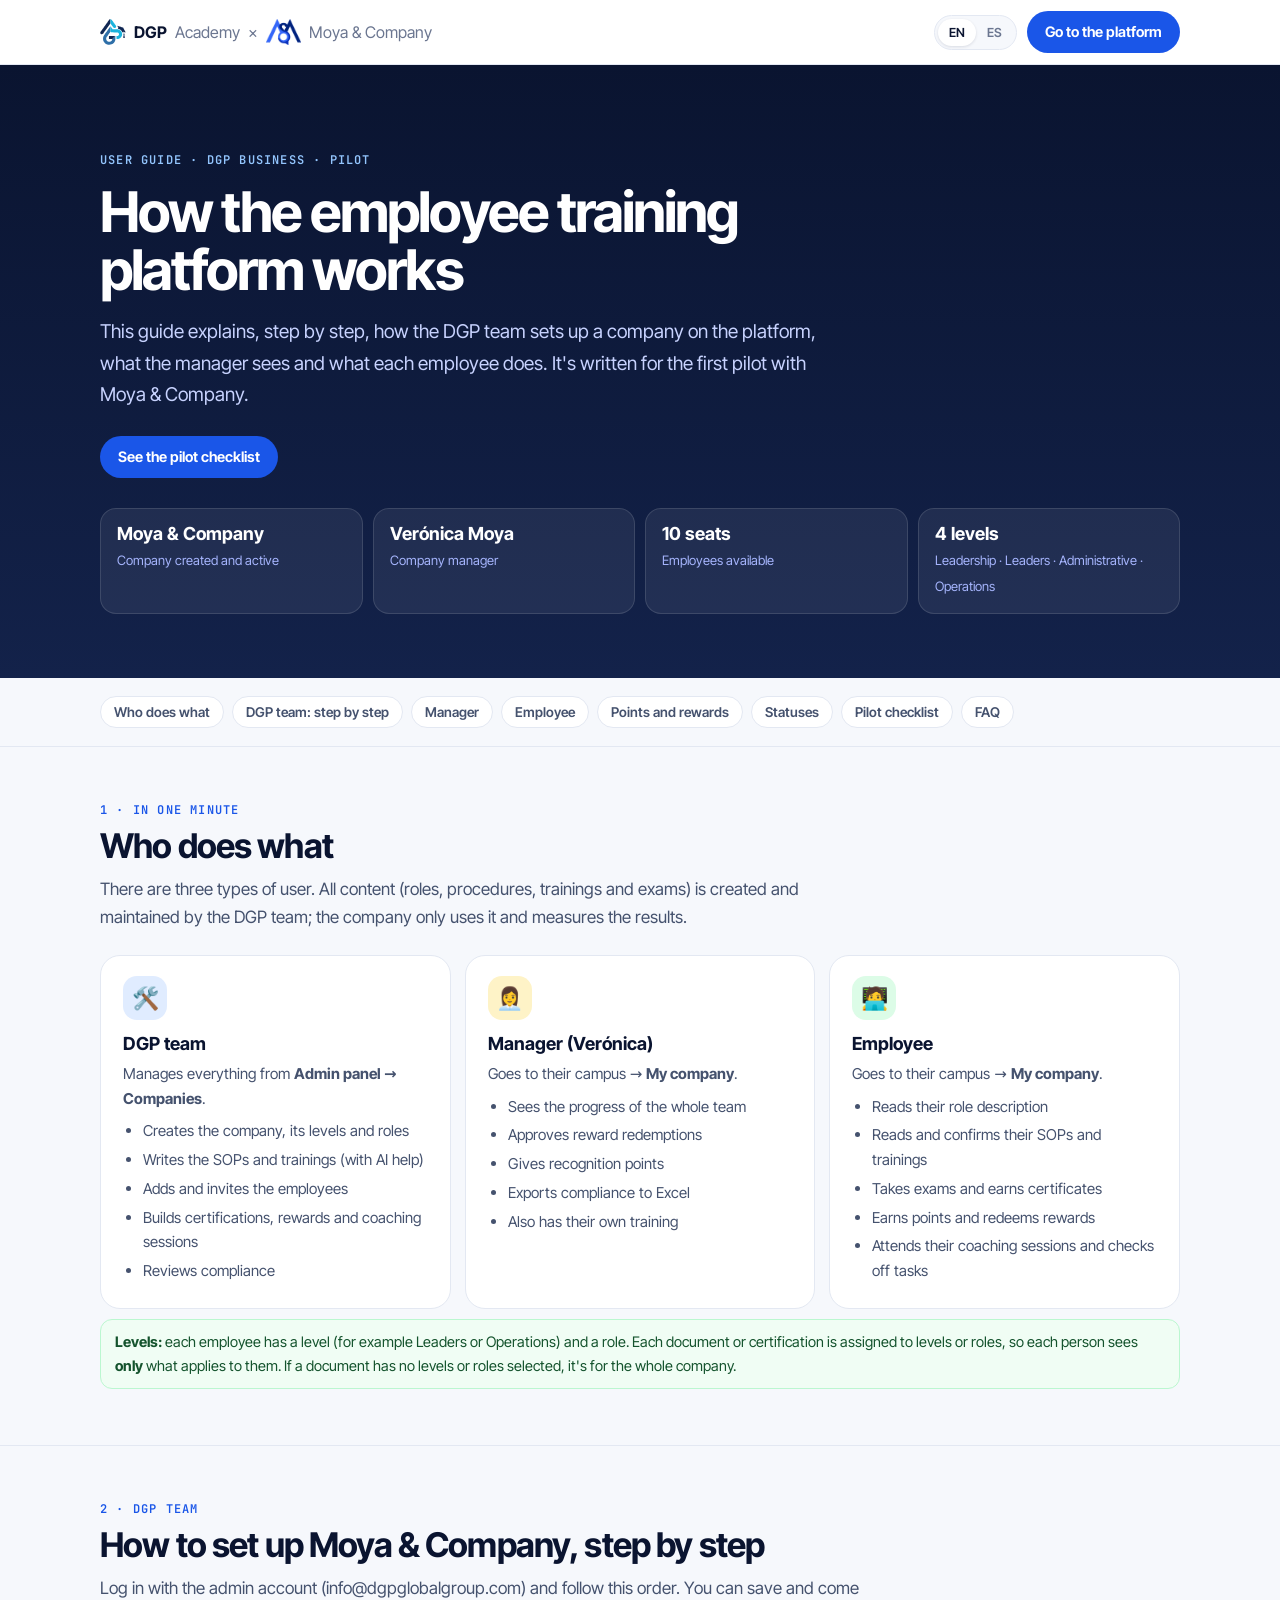
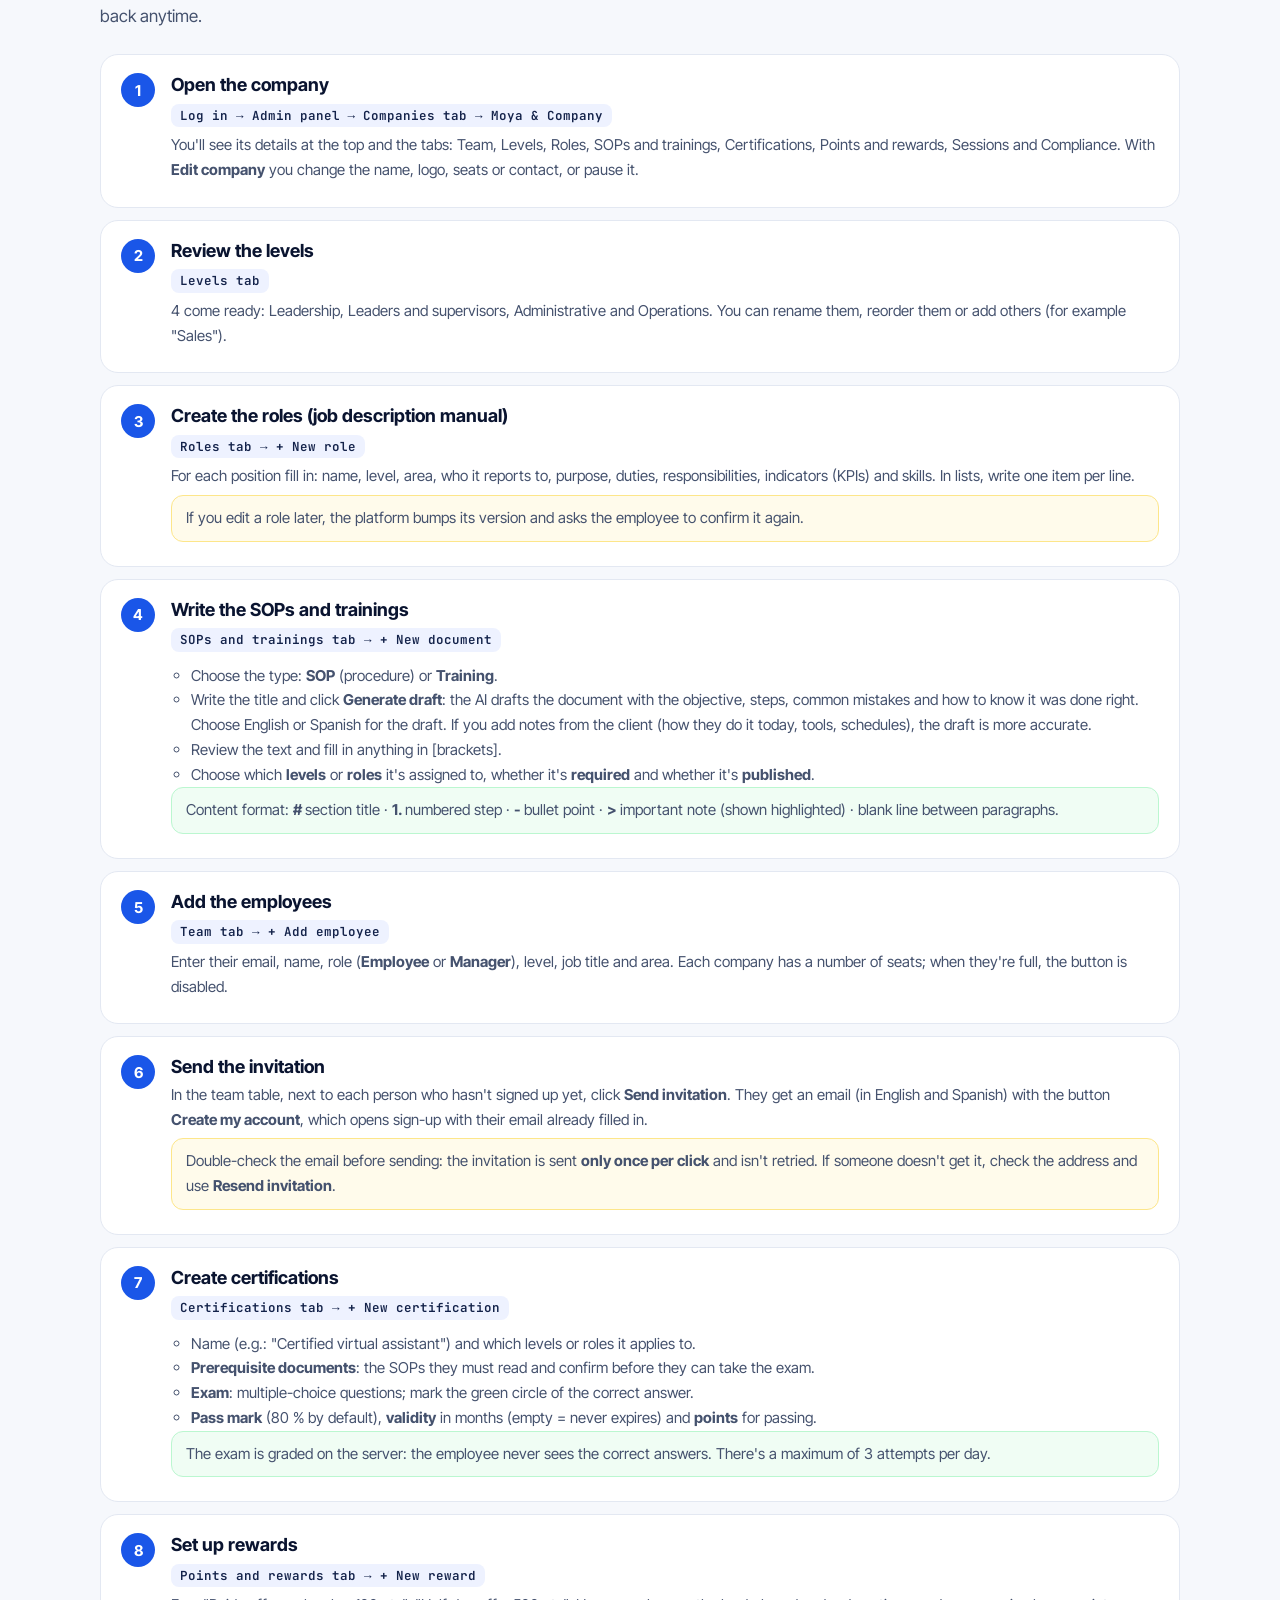
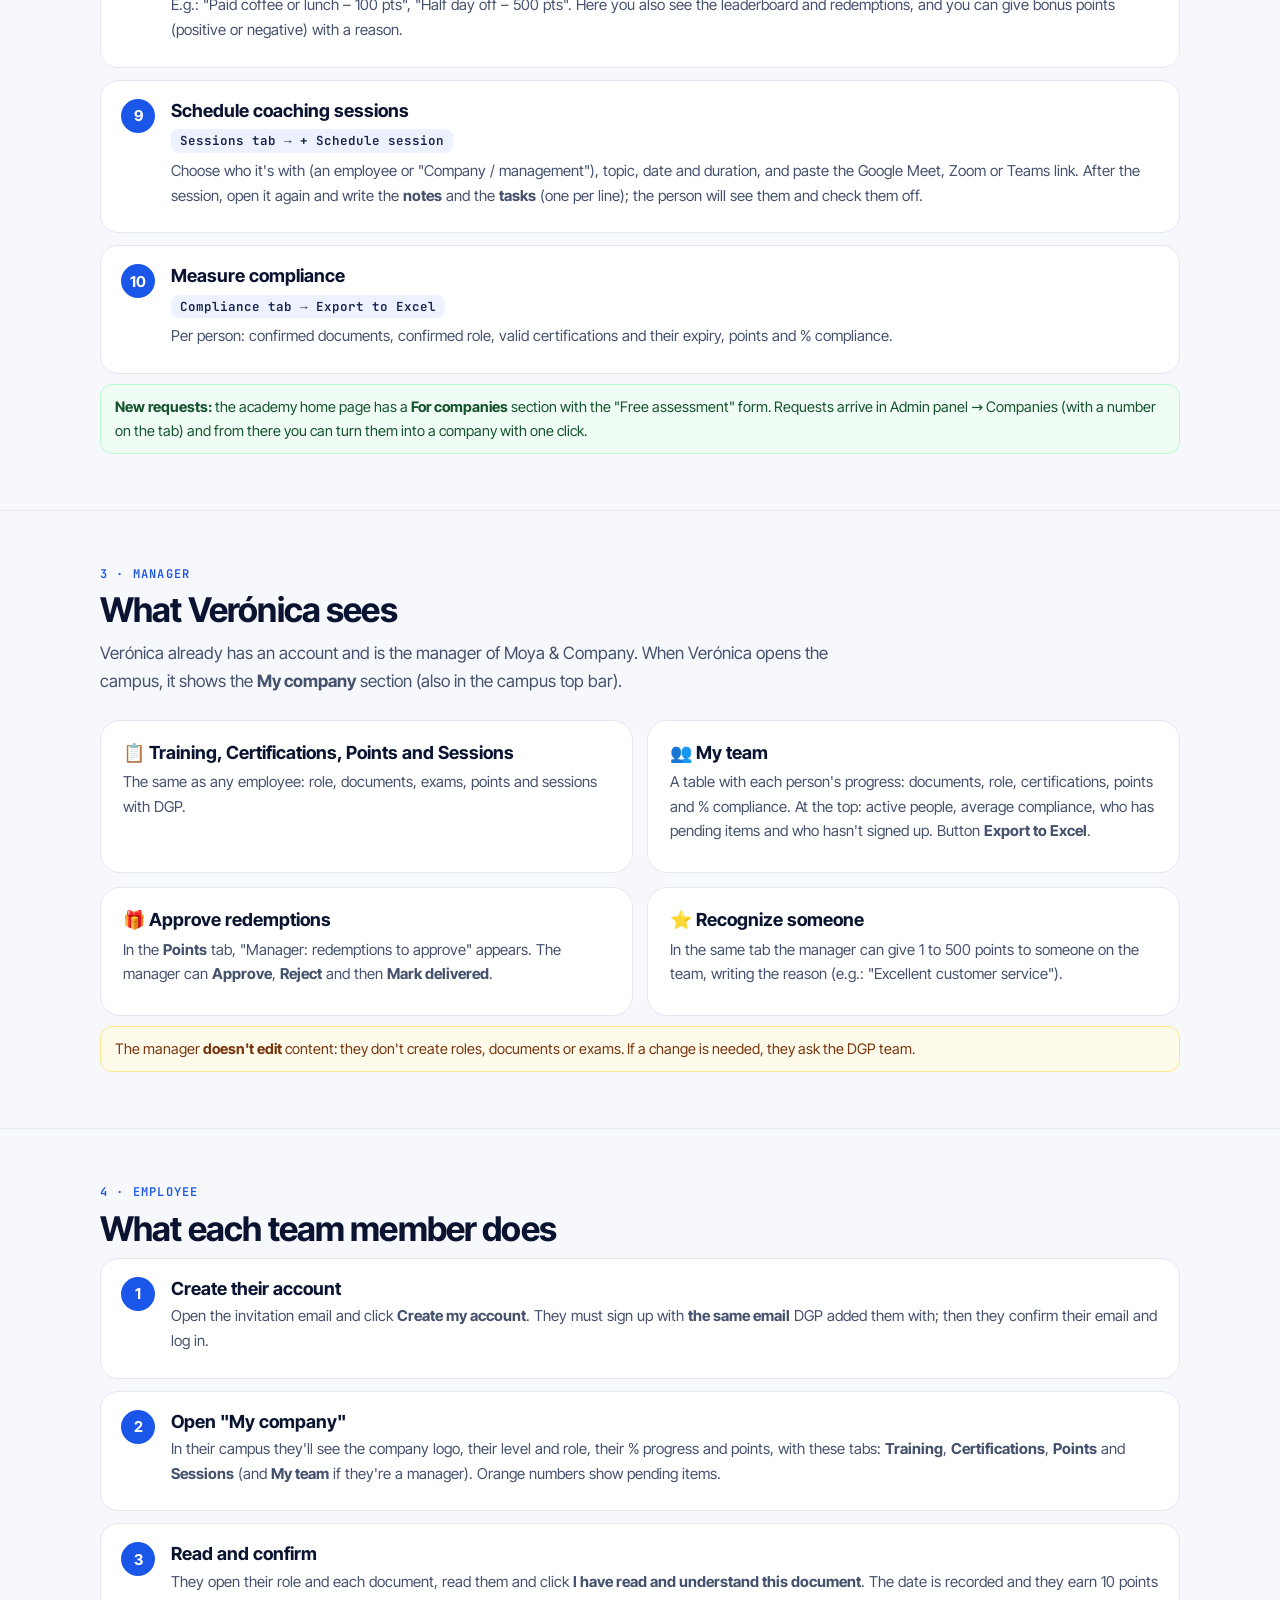
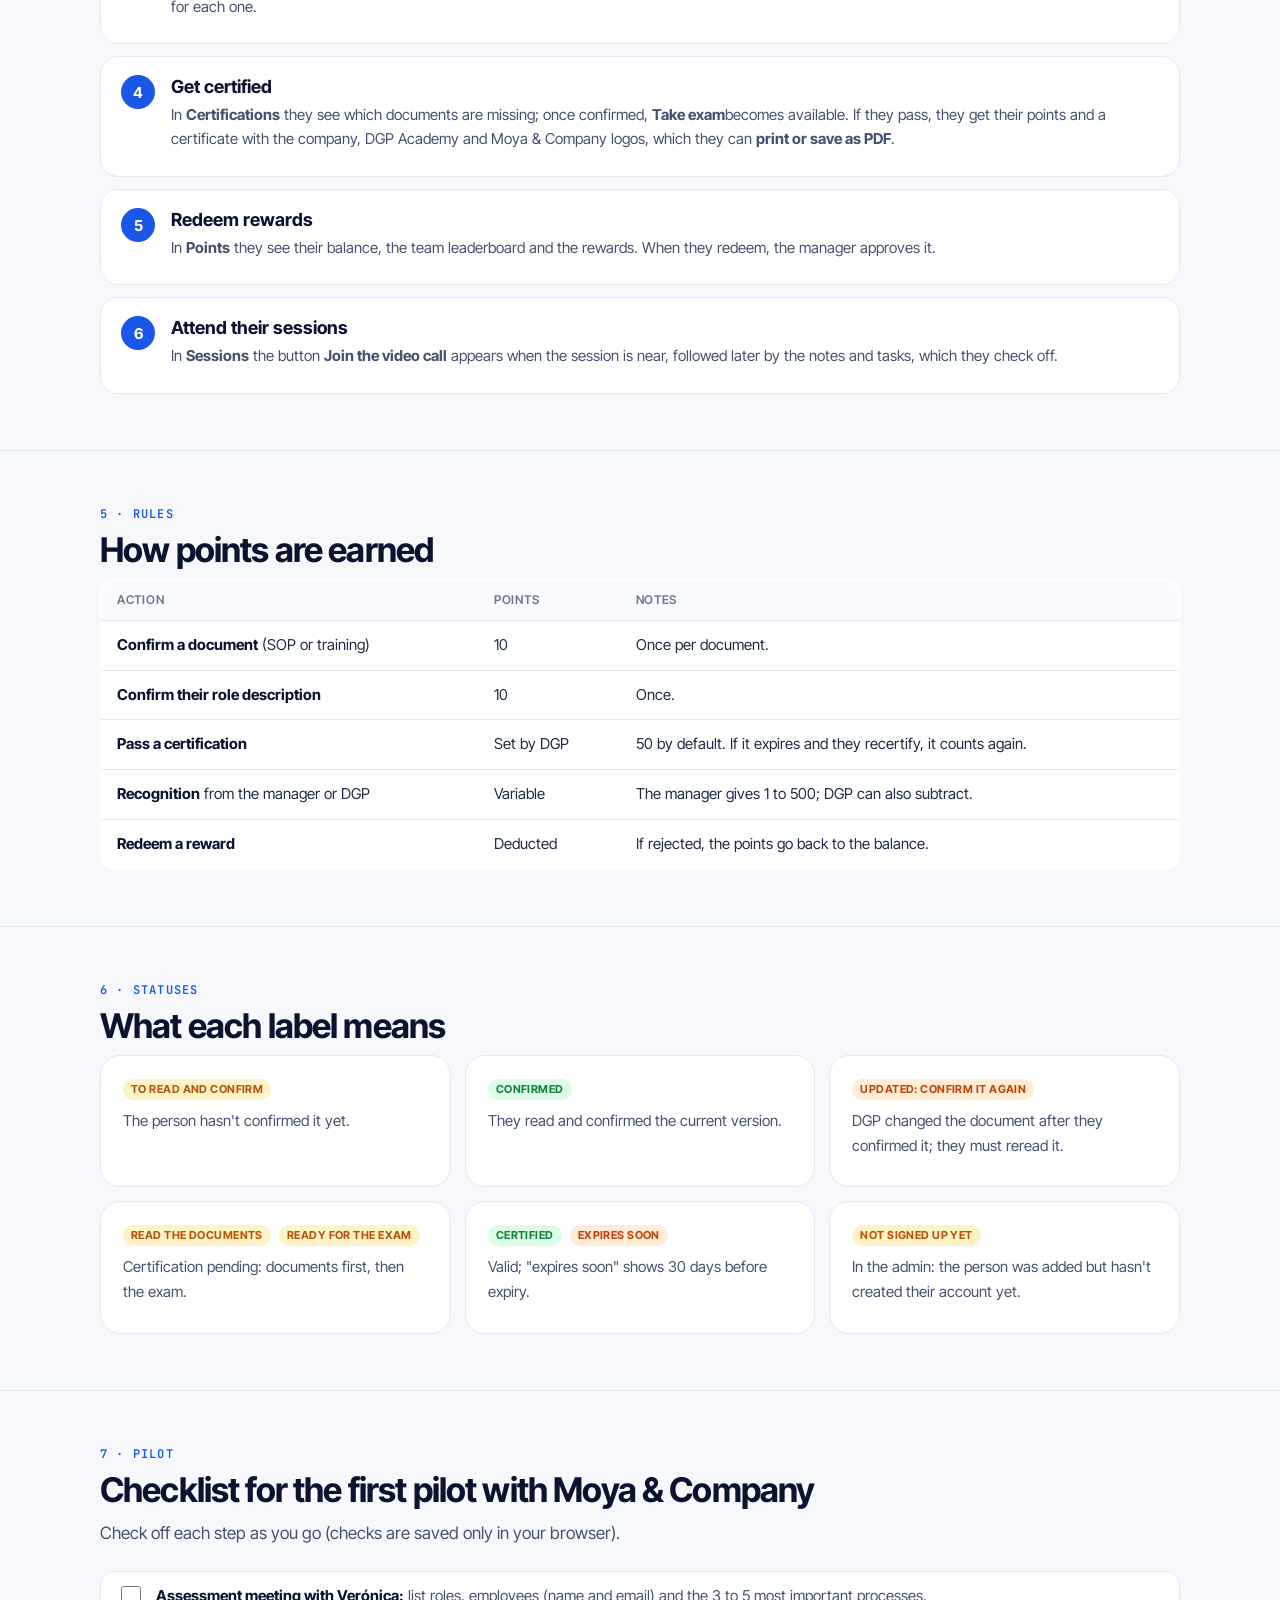
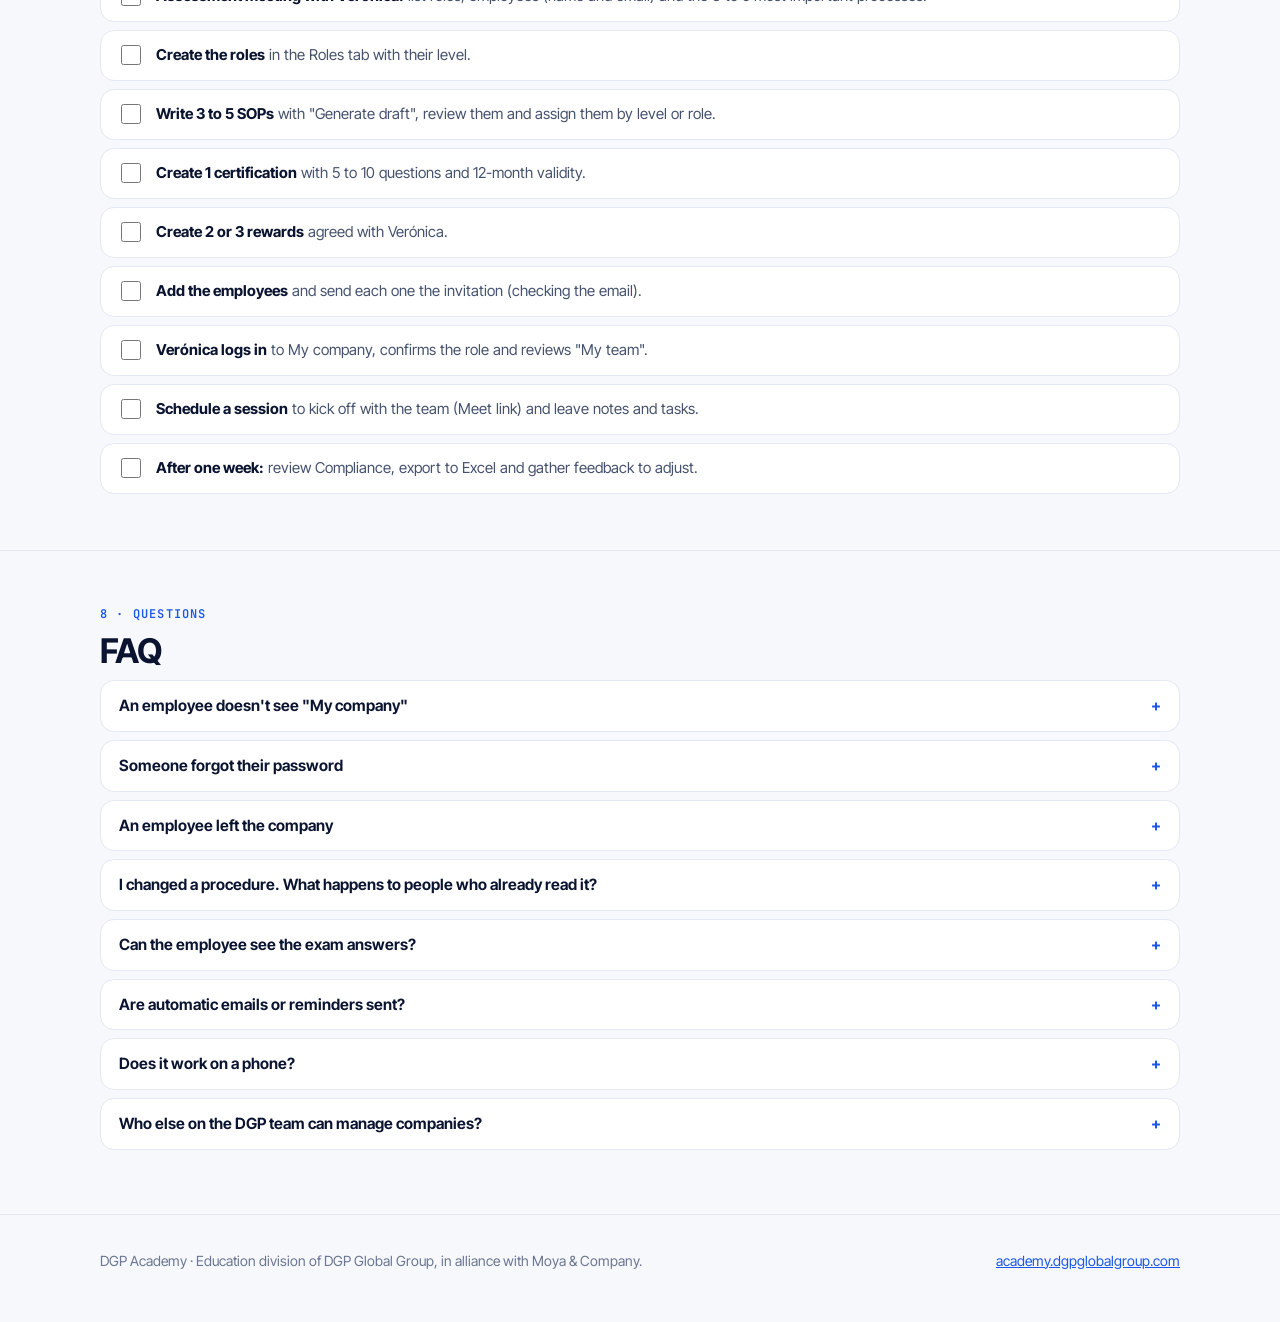
==== commit 246a0314: "Todo en inglés y español: panel Empresas, guía /moyacompany e invitación - Panel admin → Empresas: t" ====
--- a/moyacompany/index.html
+++ b/moyacompany/index.html
@@ -1,11 +1,12 @@
 <!doctype html>
-<html lang="es">
+<html lang="en">
 <head>
 <meta charset="utf-8">
 <meta name="viewport" content="width=device-width, initial-scale=1">
 <title>Guía DGP Empresas · Moya & Company</title>
 <meta name="description" content="Guía para usar la plataforma de capacitación de empleados de DGP Academy con Moya & Company.">
 <meta name="robots" content="noindex, nofollow">
+<script>(function(){var l;try{l=localStorage.getItem('dgp-lang')}catch(e){}var q=new URLSearchParams(location.search).get('lang');if(q==='es'||q==='en')l=q;if(l!=='es'){document.documentElement.classList.add('i18n-wait');setTimeout(function(){document.documentElement.classList.remove('i18n-wait')},2000)}})();</script>
 <link rel="icon" href="../assets/img/favicon.svg" type="image/svg+xml">
 <style>
 @font-face { font-family: "Inter Tight"; src: url("../assets/fonts/inter-tight-latin.woff2") format("woff2"); font-weight: 100 900; font-display: swap; }
@@ -28,6 +29,11 @@
 .brand i { font-style: normal; color: var(--text3); font-weight: 400; }
 .brand span { font-weight: 400; color: var(--text3); }
 .btn { display: inline-flex; align-items: center; gap: 8px; height: 42px; padding: 0 18px; border-radius: 99px; background: var(--accent); color: #fff; font: 650 14.5px/1 var(--font); text-decoration: none; white-space: nowrap; }
+.top-r { display: flex; align-items: center; gap: 10px; }
+.lang { display: inline-flex; padding: 3px; border-radius: 99px; background: var(--bg); border: 1px solid var(--border); }
+.lang button { border: 0; background: none; padding: 6px 11px; border-radius: 99px; font: 600 12.5px var(--font); color: var(--text3); cursor: pointer; }
+.lang button[aria-pressed="true"] { background: #fff; color: var(--ink); box-shadow: 0 1px 3px rgba(10,20,48,.12); }
+.i18n-wait body { visibility: hidden; }
 .btn--ghost { background: #fff; color: var(--ink); border: 1px solid var(--border); }
 /* Portada */
 .hero { background: linear-gradient(180deg, #0a1430, #13224a); color: #fff; padding: clamp(48px, 8vw, 88px) 0 clamp(40px, 6vw, 64px); }
@@ -91,7 +97,7 @@
 footer { padding: 34px 0 50px; color: var(--text3); font-size: 14px; border-top: 1px solid var(--border); }
 footer .wrap { display: flex; justify-content: space-between; gap: 12px; flex-wrap: wrap; }
 @media (max-width: 900px) { .grid3 { grid-template-columns: 1fr; } .grid2 { grid-template-columns: 1fr; } .status { grid-template-columns: repeat(2, minmax(0, 1fr)); } }
-@media (max-width: 560px) { .brand span, .brand-moya { display: none; } .steps > li { padding: 16px 16px 16px 58px; } .steps > li::before { left: 14px; width: 30px; height: 30px; font-size: 14px; } .status { grid-template-columns: 1fr; } }
+@media (max-width: 560px) { .brand span, .brand-moya { display: none; } .top .btn { padding: 0 12px; height: 36px; font-size: 13px; } .steps > li { padding: 16px 16px 16px 58px; } .steps > li::before { left: 14px; width: 30px; height: 30px; font-size: 14px; } .status { grid-template-columns: 1fr; } }
 @media print { .top, .toc { display: none; } section { break-inside: avoid; } }
 </style>
 </head>
@@ -100,7 +106,8 @@
 <header class="top">
   <div class="wrap">
     <a class="brand" href="../"><img src="../assets/img/isotipo.svg" alt="">DGP <span>Academy</span> <i>×</i> <img src="../assets/img/moya-mark-sm.png" alt="Moya & Company"><span class="brand-moya">Moya &amp; Company</span></a>
-    <a class="btn" href="../">Ir a la plataforma</a>
+    <div class="top-r"><div class="lang" role="group" aria-label="Language / Idioma"><button type="button" data-set="en">EN</button><button type="button" data-set="es">ES</button></div>
+    <a class="btn" href="../">Ir a la plataforma</a></div>
   </div>
 </header>
 
@@ -165,7 +172,7 @@
       <li><h3>Escribir los SOPs y capacitaciones</h3>
         <span class="path">Pestaña SOPs y capacitaciones → + Nuevo documento</span>
         <ul><li>Elige el tipo: <b>SOP</b> (procedimiento) o <b>Capacitación</b>.</li>
-          <li>Escribe el título y pulsa <b>Generar borrador</b>: la IA redacta el documento con objetivo, pasos, errores comunes y cómo saber que se hizo bien. Si agregas notas del cliente (cómo lo hacen hoy, herramientas, horarios), el borrador sale más exacto.</li>
+          <li>Escribe el título y pulsa <b>Generar borrador</b>: la IA redacta el documento con objetivo, pasos, errores comunes y cómo saber que se hizo bien. Elige si el borrador sale en inglés o en español. Si agregas notas del cliente (cómo lo hacen hoy, herramientas, horarios), el borrador sale más exacto.</li>
           <li>Revisa el texto y completa lo que esté entre [corchetes].</li>
           <li>Marca a qué <b>niveles</b> o <b>cargos</b> se asigna, si es <b>obligatorio</b> y si está <b>publicado</b>.</li></ul>
         <p class="tip">Formato del contenido: <b># </b>título de sección · <b>1. </b>paso numerado · <b>- </b>punto de lista · <b>&gt; </b>nota importante (sale resaltada) · línea en blanco para separar párrafos.</p></li>
@@ -173,7 +180,7 @@
         <span class="path">Pestaña Equipo → + Agregar empleado</span>
         <p>Escribe su correo, nombre, rol (<b>Empleado</b> o <b>Gerente</b>), nivel, cargo y área. Cada empresa tiene un número de cupos; cuando se llenan, el botón se desactiva.</p></li>
       <li><h3>Enviar la invitación</h3>
-        <p>En la tabla del equipo, junto a cada persona que aún no se registró, pulsa <b>Enviar invitación</b>. Le llega un correo con el botón <b>Crear mi cuenta</b>, que abre el registro con su correo ya escrito.</p>
+        <p>En la tabla del equipo, junto a cada persona que aún no se registró, pulsa <b>Enviar invitación</b>. Le llega un correo (en inglés y español) con el botón <b>Crear mi cuenta</b>, que abre el registro con su correo ya escrito.</p>
         <p class="warn">Revisa bien el correo antes de enviar: la invitación se envía <b>una sola vez por clic</b> y no se reintenta. Si alguien no la recibe, revisa el correo y usa <b>Reenviar invitación</b>.</p></li>
       <li><h3>Crear certificaciones</h3>
         <span class="path">Pestaña Certificaciones → + Nueva certificación</span>
@@ -296,7 +303,41 @@
   <div class="wrap"><span>DGP Academy · División educativa de DGP Global Group, en alianza con Moya &amp; Company.</span><a href="../">academy.dgpglobalgroup.com</a></div>
 </footer>
 
+<script src="en.js"></script>
 <script>
+// Idiomas: inglés principal, español segundo. El HTML está en español y se traduce con GUIDE_EN.
+(function () {
+  var dict = window.GUIDE_EN || {};
+  var meta = {
+    es: { title: 'Guía DGP Empresas · Moya & Company', desc: 'Guía para usar la plataforma de capacitación de empleados de DGP Academy con Moya & Company.' },
+    en: { title: 'DGP Business guide · Moya & Company', desc: 'Guide to the DGP Academy employee training platform with Moya & Company.' }
+  };
+  var nodes = [];
+  var w = document.createTreeWalker(document.body, NodeFilter.SHOW_TEXT);
+  var n;
+  while ((n = w.nextNode())) {
+    if (n.parentElement.closest('script, style')) continue;
+    var key = n.nodeValue.replace(/\s+/g, ' ').trim();
+    if (dict.hasOwnProperty(key)) nodes.push({ node: n, es: n.nodeValue, en: n.nodeValue.replace(key, dict[key]) });
+  }
+  function setLang(l) {
+    nodes.forEach(function (x) { x.node.nodeValue = l === 'en' ? x.en : x.es; });
+    document.documentElement.lang = l;
+    document.title = meta[l].title;
+    document.querySelector('meta[name="description"]').setAttribute('content', meta[l].desc);
+    document.querySelectorAll('[data-set]').forEach(function (b) { b.setAttribute('aria-pressed', String(b.dataset.set === l)); });
+    document.documentElement.classList.remove('i18n-wait');
+  }
+  var lang;
+  try { lang = localStorage.getItem('dgp-lang'); } catch (e) {}
+  var q = new URLSearchParams(location.search).get('lang');
+  if (q === 'es' || q === 'en') lang = q;
+  setLang(lang === 'es' ? 'es' : 'en');
+  document.querySelectorAll('[data-set]').forEach(function (b) {
+    b.addEventListener('click', function () { try { localStorage.setItem('dgp-lang', b.dataset.set); } catch (e) {} setLang(b.dataset.set); });
+  });
+})();
+
 // Guarda el avance del checklist en este navegador
 (function () {
   var key = 'dgp-moya-checklist';
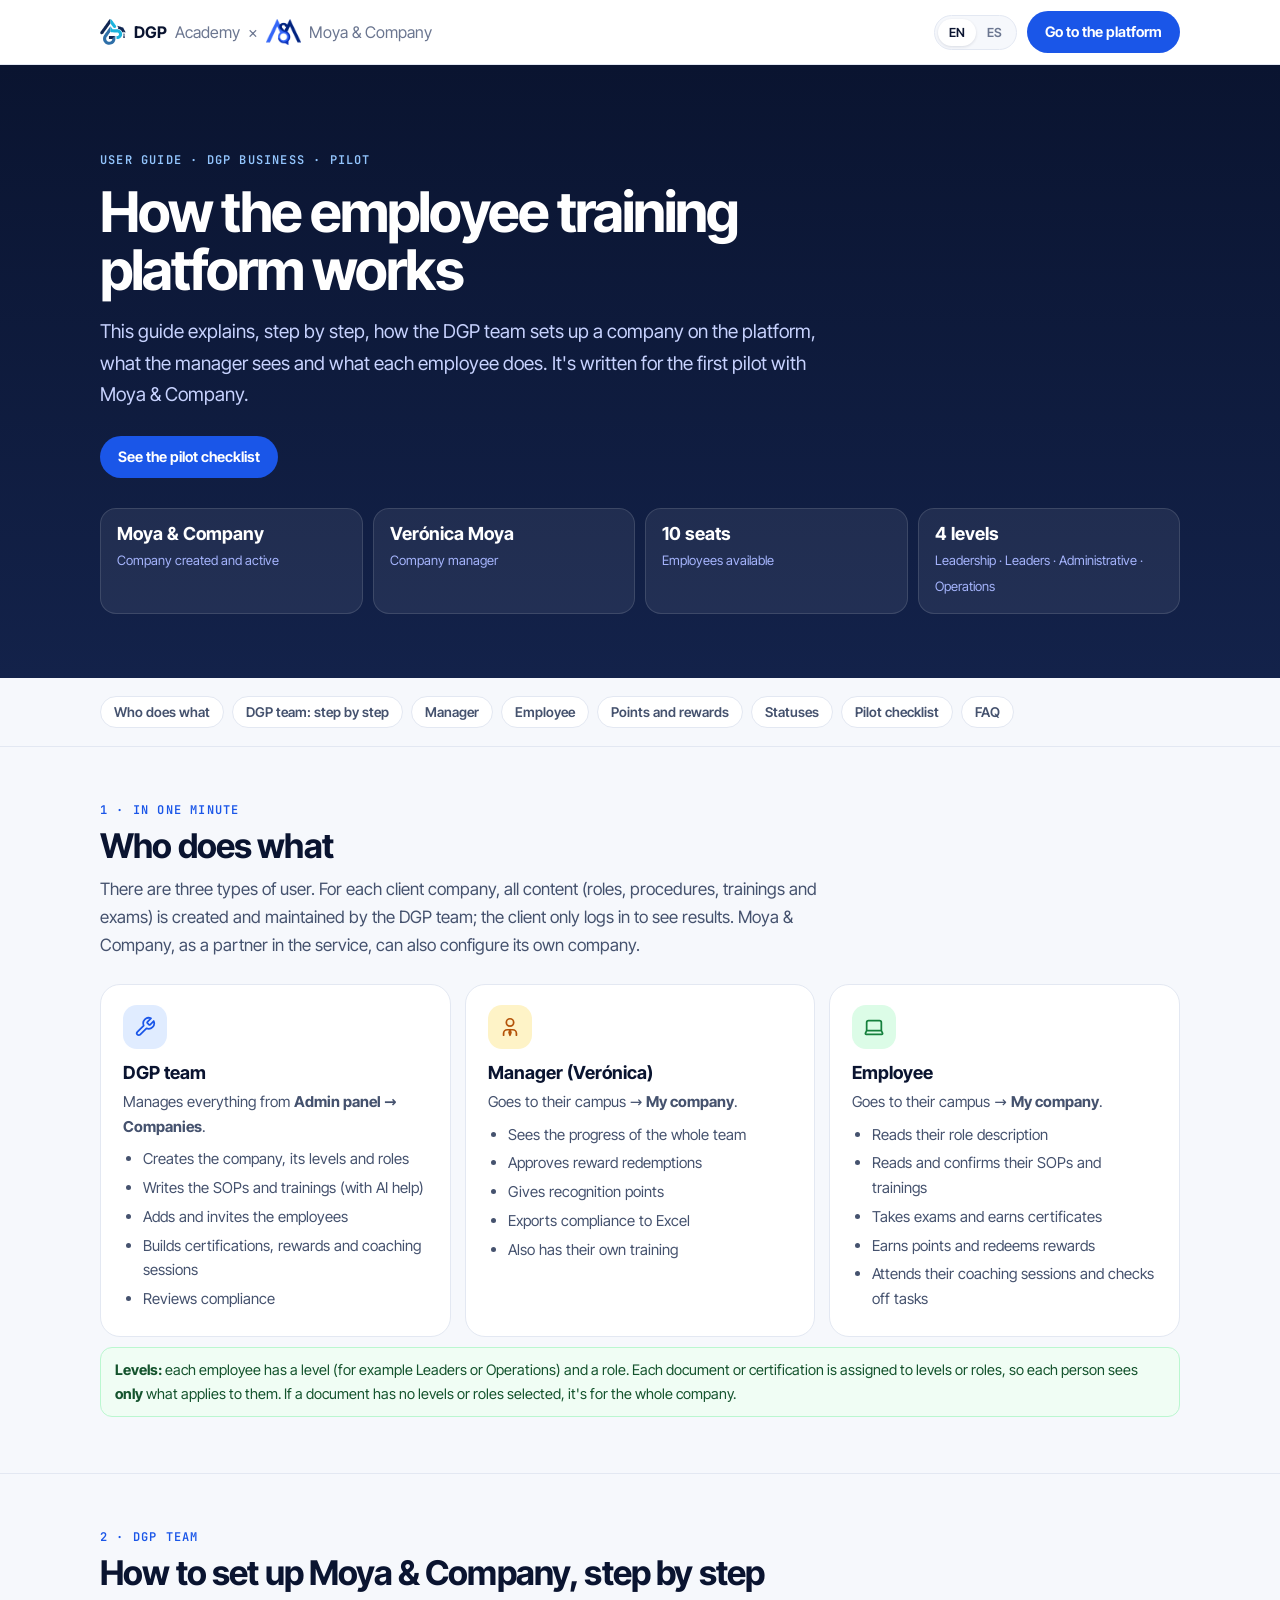
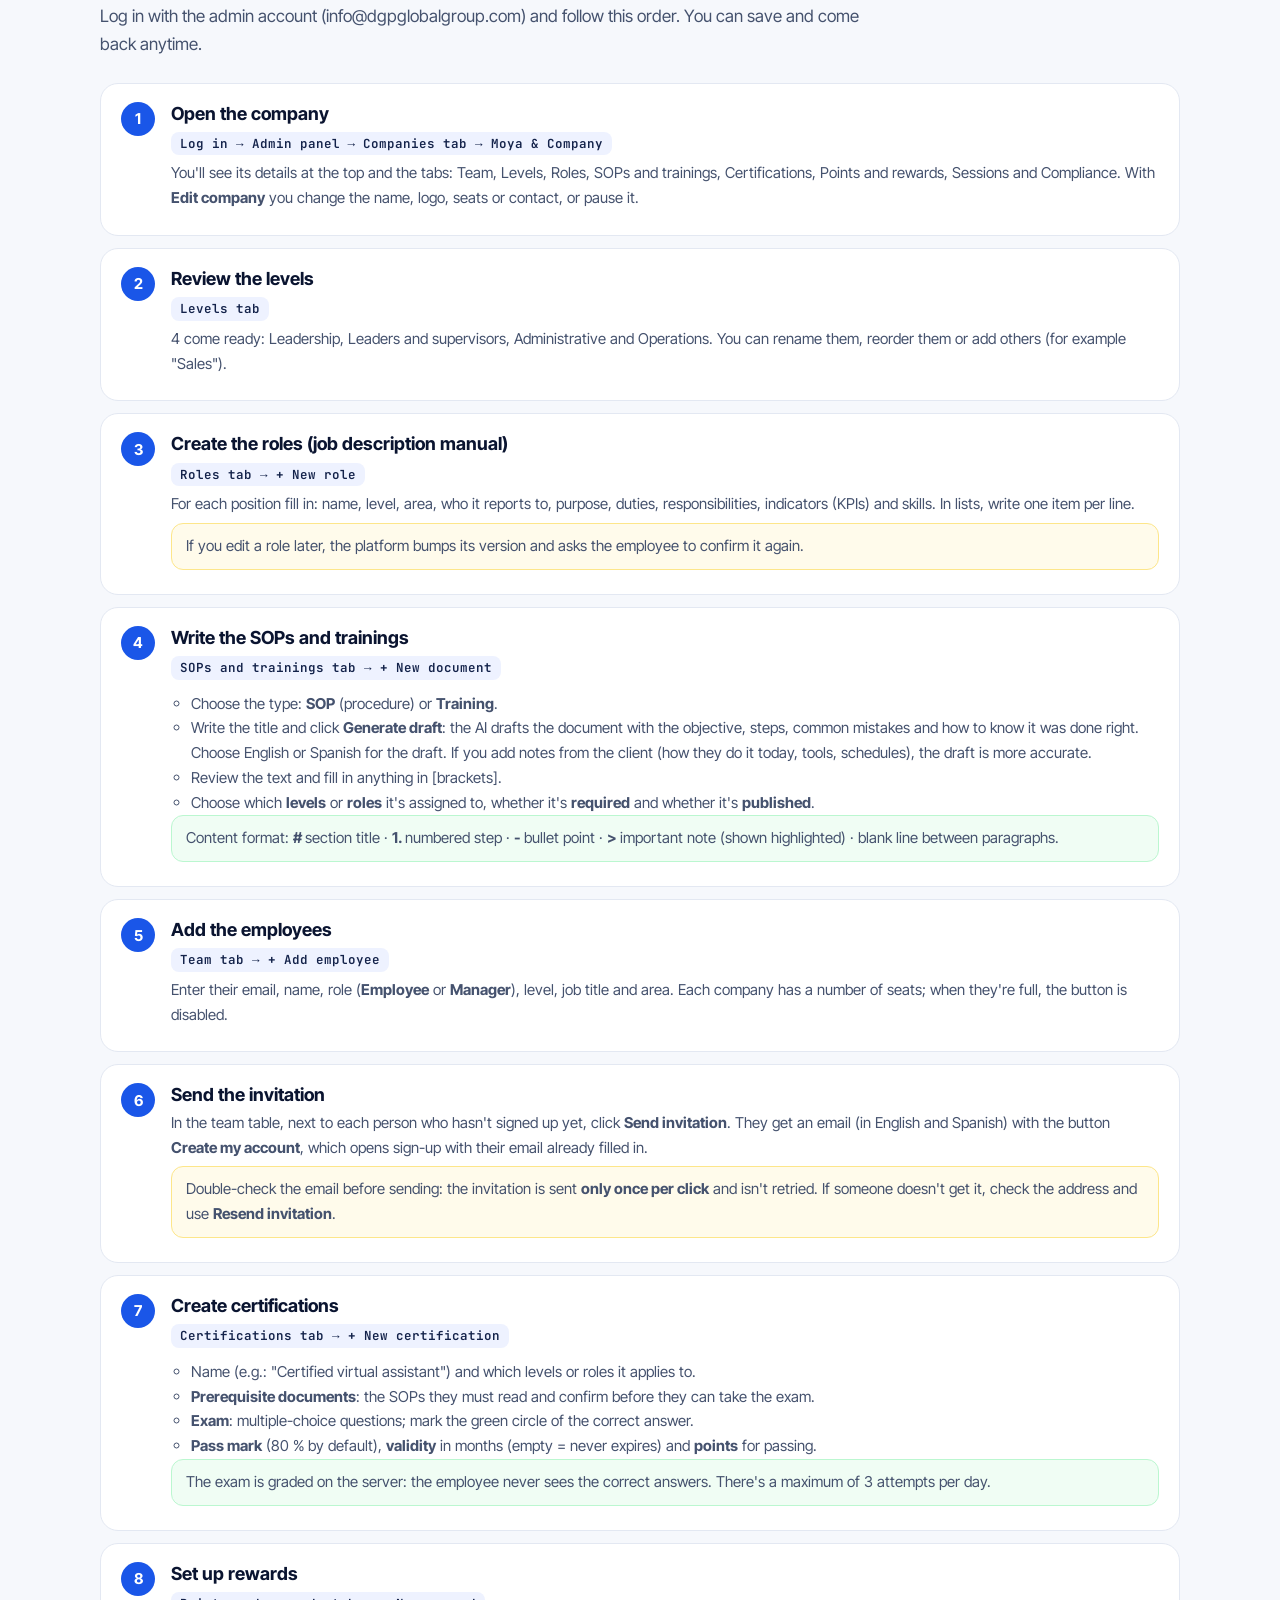
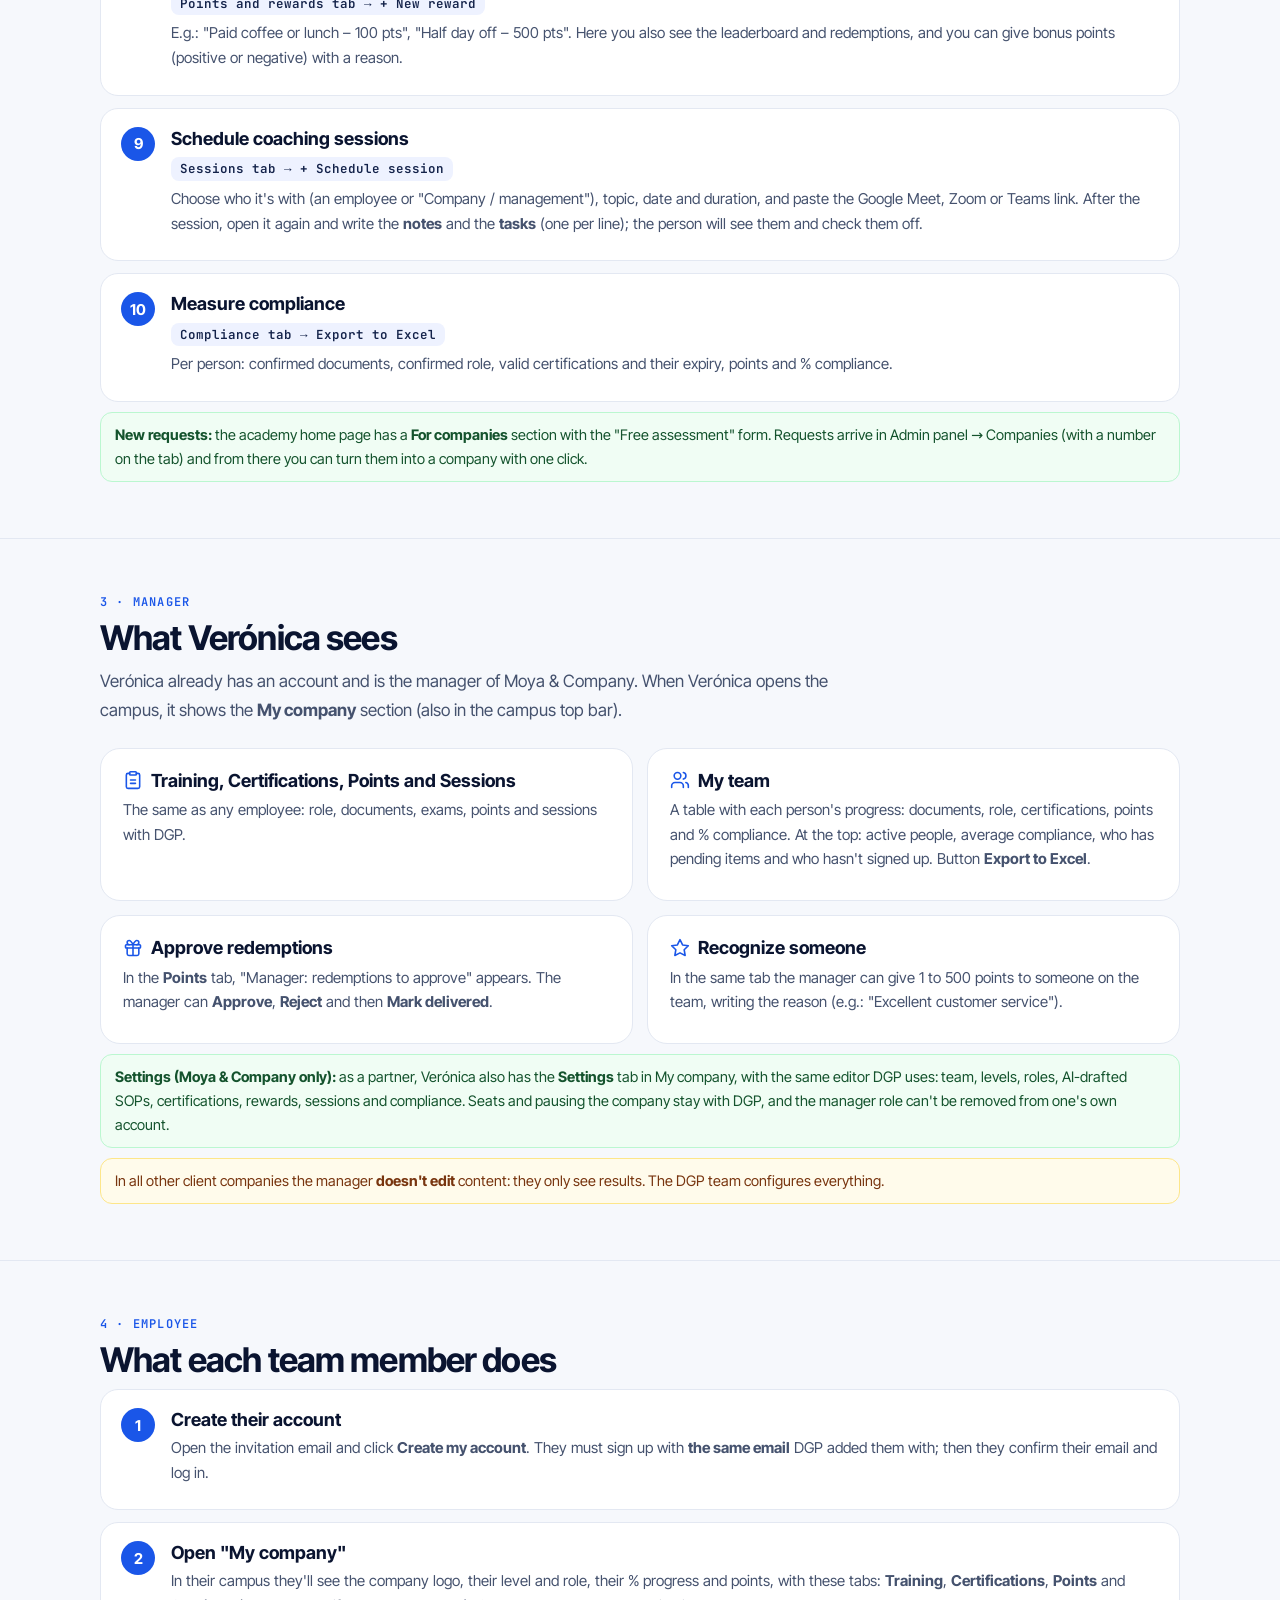
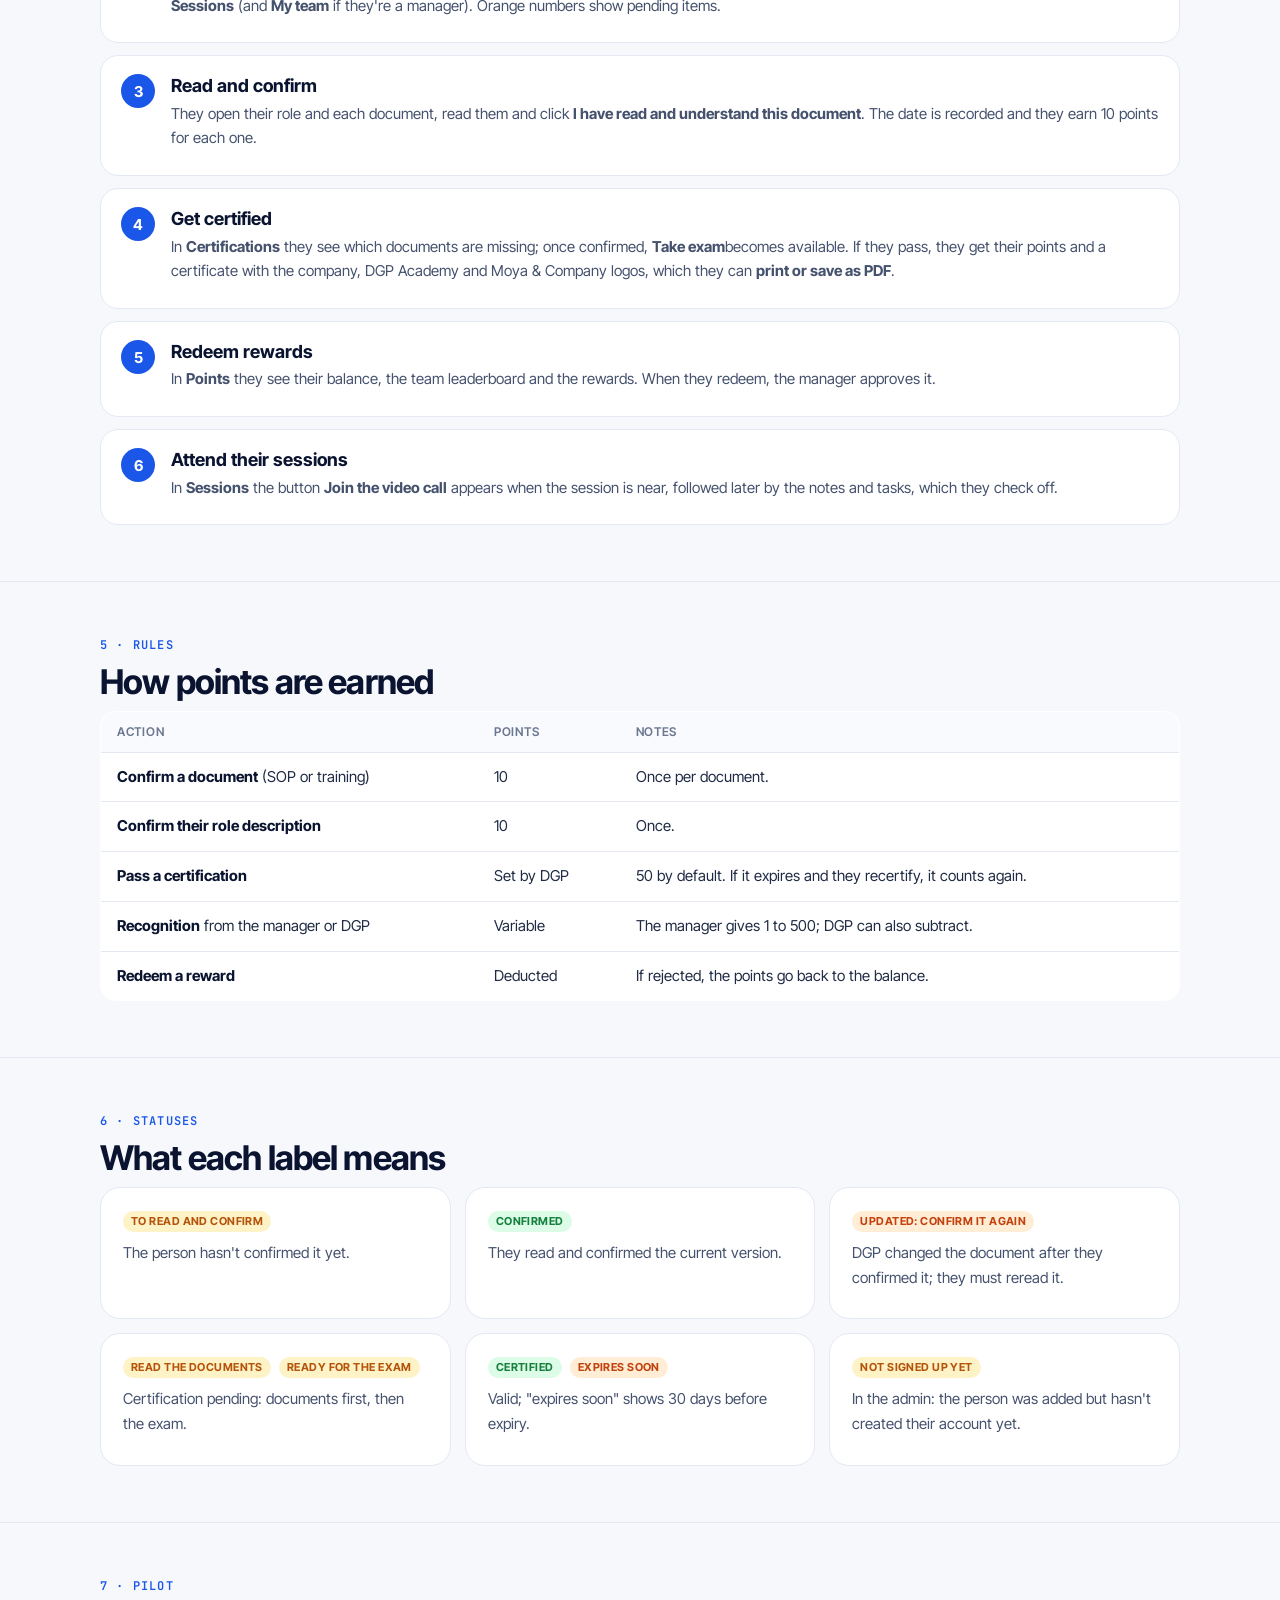
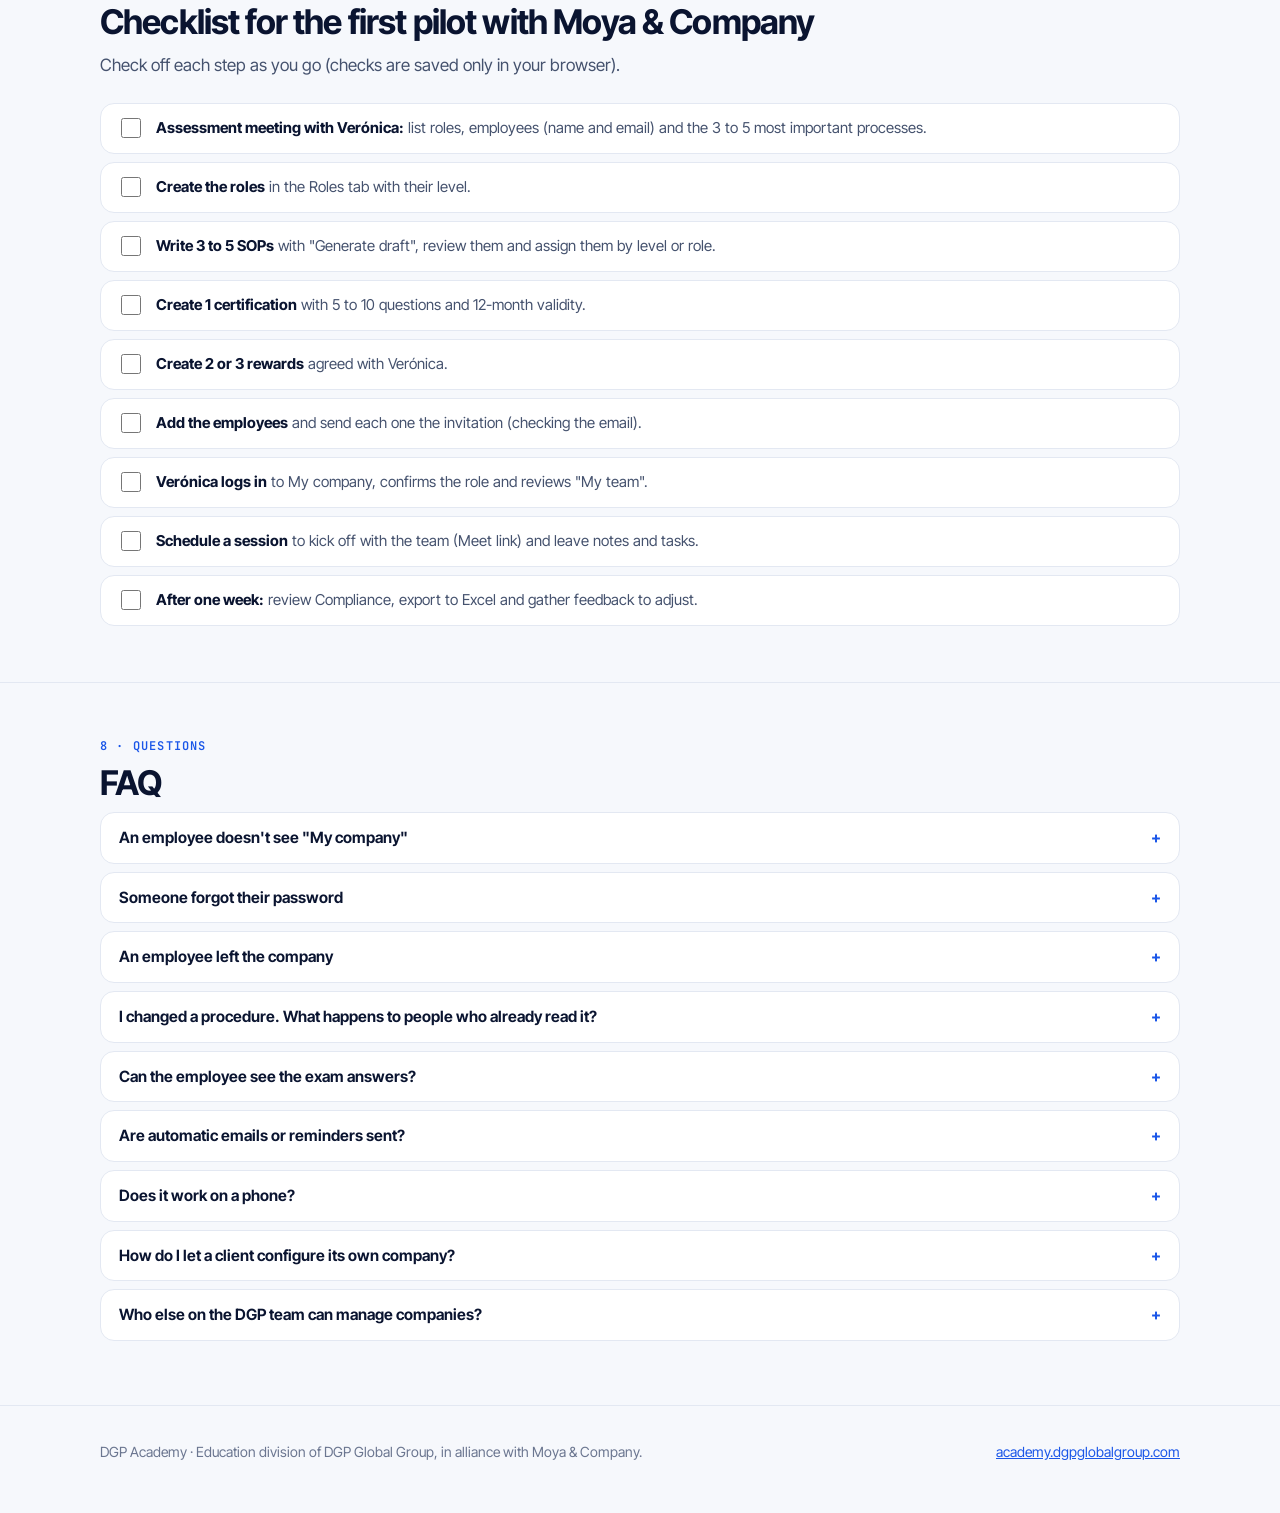
==== commit 60779b5e: "Iconos SVG en lugar de emojis y configuración propia para empresas socias - Nuevo set de iconos de l" ====
--- a/moyacompany/index.html
+++ b/moyacompany/index.html
@@ -62,7 +62,8 @@
 .card ul { margin: 6px 0 0; padding-left: 20px; }
 .card li { margin-bottom: 4px; }
 .role-ic { width: 44px; height: 44px; border-radius: 14px; display: grid; place-items: center; font-size: 22px; margin-bottom: 12px; }
-.r1 { background: #e0ecff; } .r2 { background: #fef3c7; } .r3 { background: #dcfce7; }
+.r1 { background: #e0ecff; color: #1a56e8; } .r2 { background: #fef3c7; color: #b45309; } .r3 { background: #dcfce7; color: #15803d; }
+.h-ic { display: flex; align-items: center; gap: 8px; } .h-ic .ic { color: var(--accent); font-size: 20px; }
 /* Pasos */
 .steps { counter-reset: s; display: grid; gap: 12px; margin: 0; padding: 0; list-style: none; }
 .steps > li { counter-increment: s; position: relative; background: #fff; border: 1px solid var(--border); border-radius: 18px; padding: 18px 20px 18px 70px; }
@@ -137,15 +138,15 @@
 <section id="roles">
   <div class="wrap">
     <h2><small>1 · En un minuto</small>Quién hace qué</h2>
-    <p class="lead">Hay tres tipos de usuario. Todo el contenido (cargos, procedimientos, capacitaciones y exámenes) lo crea y mantiene el equipo de DGP; la empresa solo lo usa y mide los resultados.</p>
+    <p class="lead">Hay tres tipos de usuario. En cada empresa cliente, todo el contenido (cargos, procedimientos, capacitaciones y exámenes) lo crea y mantiene el equipo de DGP; el cliente solo entra a ver resultados. Moya &amp; Company, como socia del servicio, además puede configurar su propia empresa.</p>
     <div class="grid3">
-      <div class="card"><div class="role-ic r1">🛠️</div><h3>Equipo DGP</h3>
+      <div class="card"><div class="role-ic r1"><svg class="ic" aria-hidden="true"><use href="#ic-wrench"/></svg></div><h3>Equipo DGP</h3>
         <p>Administra todo desde <b>Panel admin → Empresas</b>.</p>
         <ul><li>Crea la empresa, sus niveles y cargos</li><li>Escribe los SOPs y capacitaciones (con ayuda de IA)</li><li>Agrega e invita a los empleados</li><li>Arma certificaciones, premios y asesorías</li><li>Revisa el cumplimiento</li></ul></div>
-      <div class="card"><div class="role-ic r2">👩‍💼</div><h3>Gerente (Verónica)</h3>
+      <div class="card"><div class="role-ic r2"><svg class="ic" aria-hidden="true"><use href="#ic-user-tie"/></svg></div><h3>Gerente (Verónica)</h3>
         <p>Entra a su campus → <b>Mi empresa</b>.</p>
         <ul><li>Ve el avance de todo su equipo</li><li>Aprueba los canjes de premios</li><li>Da puntos de reconocimiento</li><li>Exporta el cumplimiento a Excel</li><li>También tiene su propia capacitación</li></ul></div>
-      <div class="card"><div class="role-ic r3">🧑‍💻</div><h3>Empleado</h3>
+      <div class="card"><div class="role-ic r3"><svg class="ic" aria-hidden="true"><use href="#ic-laptop"/></svg></div><h3>Empleado</h3>
         <p>Entra a su campus → <b>Mi empresa</b>.</p>
         <ul><li>Lee su descripción de cargo</li><li>Lee y confirma sus SOPs y capacitaciones</li><li>Presenta exámenes y obtiene certificados</li><li>Gana puntos y canjea premios</li><li>Asiste a sus asesorías y marca sus tareas</li></ul></div>
     </div>
@@ -209,12 +210,13 @@
     <h2><small>3 · Gerente</small>Lo que ve Verónica</h2>
     <p class="lead">Verónica ya tiene cuenta y ya es gerente de Moya &amp; Company. Al entrar a su campus aparece la sección <b>Mi empresa</b> (también en la barra superior del campus).</p>
     <div class="grid2">
-      <div class="card"><h3>📋 Capacitación, Certificaciones, Puntos y Asesorías</h3><p>Lo mismo que cualquier empleado: su cargo, sus documentos, sus exámenes, sus puntos y sus sesiones con DGP.</p></div>
-      <div class="card"><h3>👥 Mi equipo</h3><p>Tabla con el avance de cada persona: documentos, cargo, certificaciones, puntos y % de cumplimiento. Arriba: personas activas, cumplimiento promedio, quién tiene pendientes y quién no se ha registrado. Botón <b>Exportar a Excel</b>.</p></div>
-      <div class="card"><h3>🎁 Aprobar canjes</h3><p>En la pestaña <b>Puntos</b> aparece "Gerente: canjes por aprobar". Puede <b>Aprobar</b>, <b>Rechazar</b> y después <b>Marcar entregado</b>.</p></div>
-      <div class="card"><h3>⭐ Reconocer a alguien</h3><p>En la misma pestaña puede dar de 1 a 500 puntos a una persona de su equipo escribiendo el motivo (ej.: "Excelente atención al cliente").</p></div>
+      <div class="card"><h3 class="h-ic"><svg class="ic" aria-hidden="true"><use href="#ic-clipboard"/></svg> Capacitación, Certificaciones, Puntos y Asesorías</h3><p>Lo mismo que cualquier empleado: su cargo, sus documentos, sus exámenes, sus puntos y sus sesiones con DGP.</p></div>
+      <div class="card"><h3 class="h-ic"><svg class="ic" aria-hidden="true"><use href="#ic-users"/></svg> Mi equipo</h3><p>Tabla con el avance de cada persona: documentos, cargo, certificaciones, puntos y % de cumplimiento. Arriba: personas activas, cumplimiento promedio, quién tiene pendientes y quién no se ha registrado. Botón <b>Exportar a Excel</b>.</p></div>
+      <div class="card"><h3 class="h-ic"><svg class="ic" aria-hidden="true"><use href="#ic-gift"/></svg> Aprobar canjes</h3><p>En la pestaña <b>Puntos</b> aparece "Gerente: canjes por aprobar". Puede <b>Aprobar</b>, <b>Rechazar</b> y después <b>Marcar entregado</b>.</p></div>
+      <div class="card"><h3 class="h-ic"><svg class="ic" aria-hidden="true"><use href="#ic-star"/></svg> Reconocer a alguien</h3><p>En la misma pestaña puede dar de 1 a 500 puntos a una persona de su equipo escribiendo el motivo (ej.: "Excelente atención al cliente").</p></div>
     </div>
-    <p class="warn">El gerente <b>no edita</b> contenido: no crea cargos, documentos ni exámenes. Si necesita un cambio, se lo pide al equipo de DGP.</p>
+    <p class="tip"><b>Configurar (solo Moya &amp; Company):</b> como socia, Verónica tiene además la pestaña <b>Configurar</b> en Mi empresa, con el mismo editor que usa DGP: equipo, niveles, cargos, SOPs con IA, certificaciones, premios, asesorías y cumplimiento. No puede cambiar los cupos ni pausar la empresa, ni quitarse a sí misma el rol de gerente.</p>
+    <p class="warn">En las demás empresas cliente el gerente <b>no edita</b> contenido: solo ve resultados. Todo lo configura el equipo de DGP.</p>
   </div>
 </section>
 
@@ -295,6 +297,7 @@
     <details><summary>¿El empleado puede ver las respuestas del examen?</summary><p>No. Las respuestas solo están en el servidor; el examen se califica allí. Además hay un máximo de 3 intentos por día.</p></details>
     <details><summary>¿Se envían correos automáticos o recordatorios?</summary><p>Por ahora solo la invitación, y únicamente cuando pulsas el botón. No hay reintentos ni recordatorios automáticos, para evitar correos rebotados.</p></details>
     <details><summary>¿Se puede usar en el celular?</summary><p>Sí. Todo funciona en el navegador del celular: leer, confirmar, presentar exámenes, ver el certificado, canjear y entrar a las videollamadas.</p></details>
+    <details><summary>¿Cómo dejo que un cliente configure su propia empresa?</summary><p>En Panel admin → Empresas → la empresa → Editar empresa, marca "El gerente configura su empresa". Está pensado solo para socios como Moya &amp; Company; para el resto de clientes déjalo apagado.</p></details>
     <details><summary>¿Quién más del equipo de DGP puede administrar empresas?</summary><p>El dueño de la cuenta puede dar el permiso "Empresas" a otra persona desde Panel admin → Estudiantes → botón "Hacer administrador" junto a su nombre, marcando solo "Empresas". Esa persona solo verá la pestaña Empresas.</p></details>
   </div>
 </section>
@@ -303,6 +306,7 @@
   <div class="wrap"><span>DGP Academy · División educativa de DGP Global Group, en alianza con Moya &amp; Company.</span><a href="../">academy.dgpglobalgroup.com</a></div>
 </footer>
 
+<script src="../assets/js/icons.js"></script>
 <script src="en.js"></script>
 <script>
 // Idiomas: inglés principal, español segundo. El HTML está en español y se traduce con GUIDE_EN.
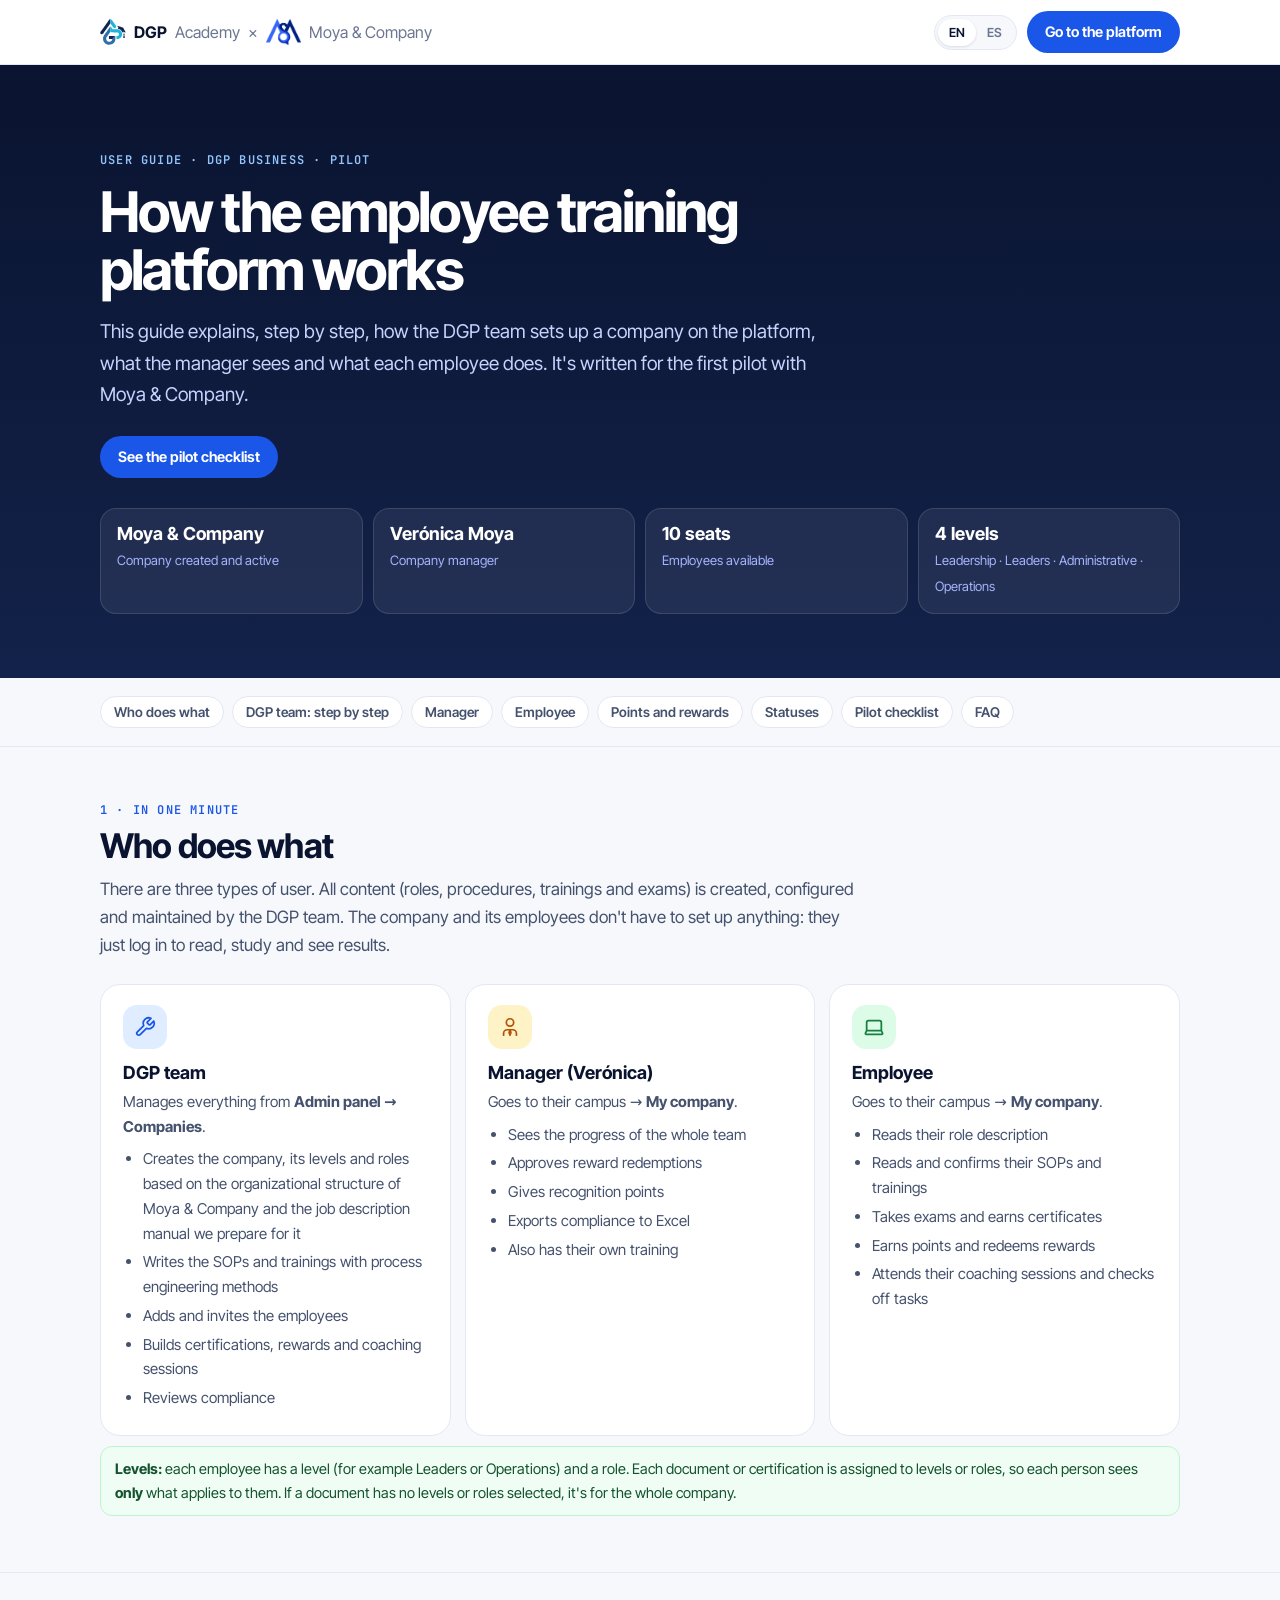
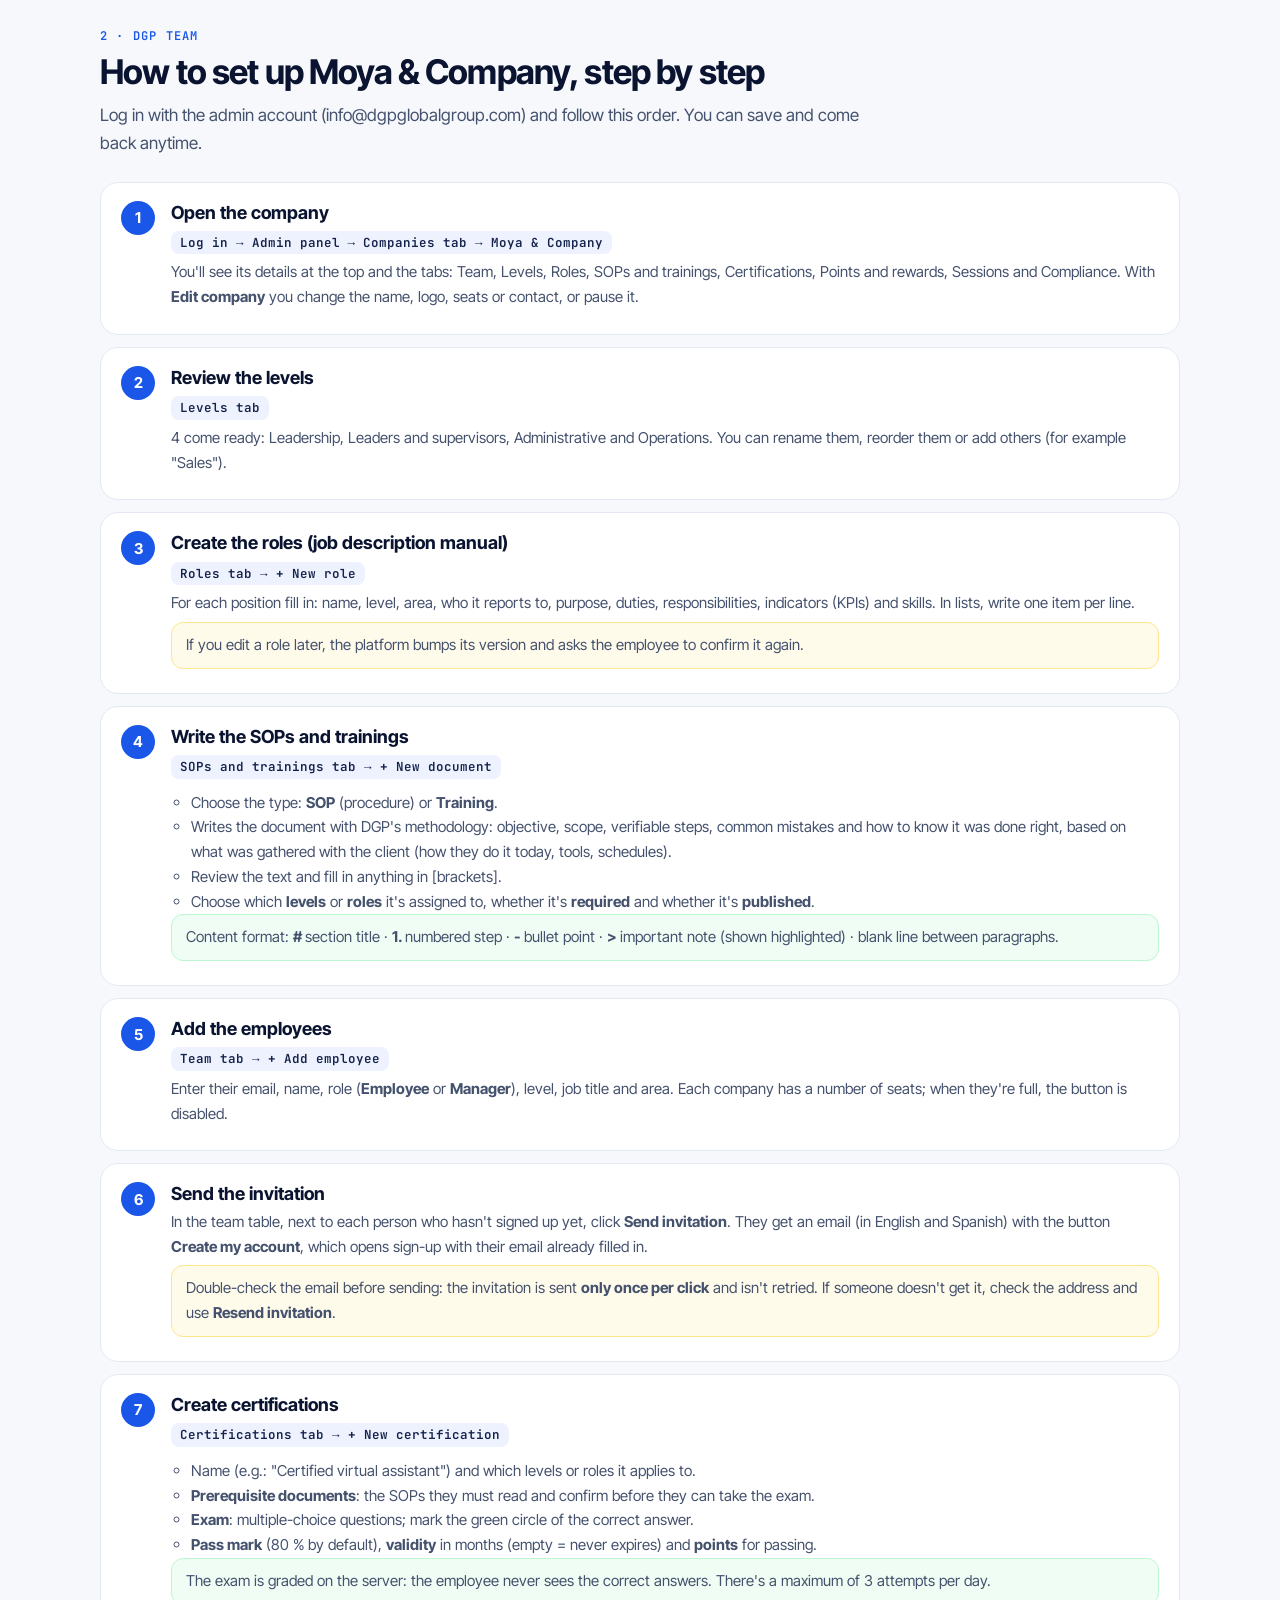
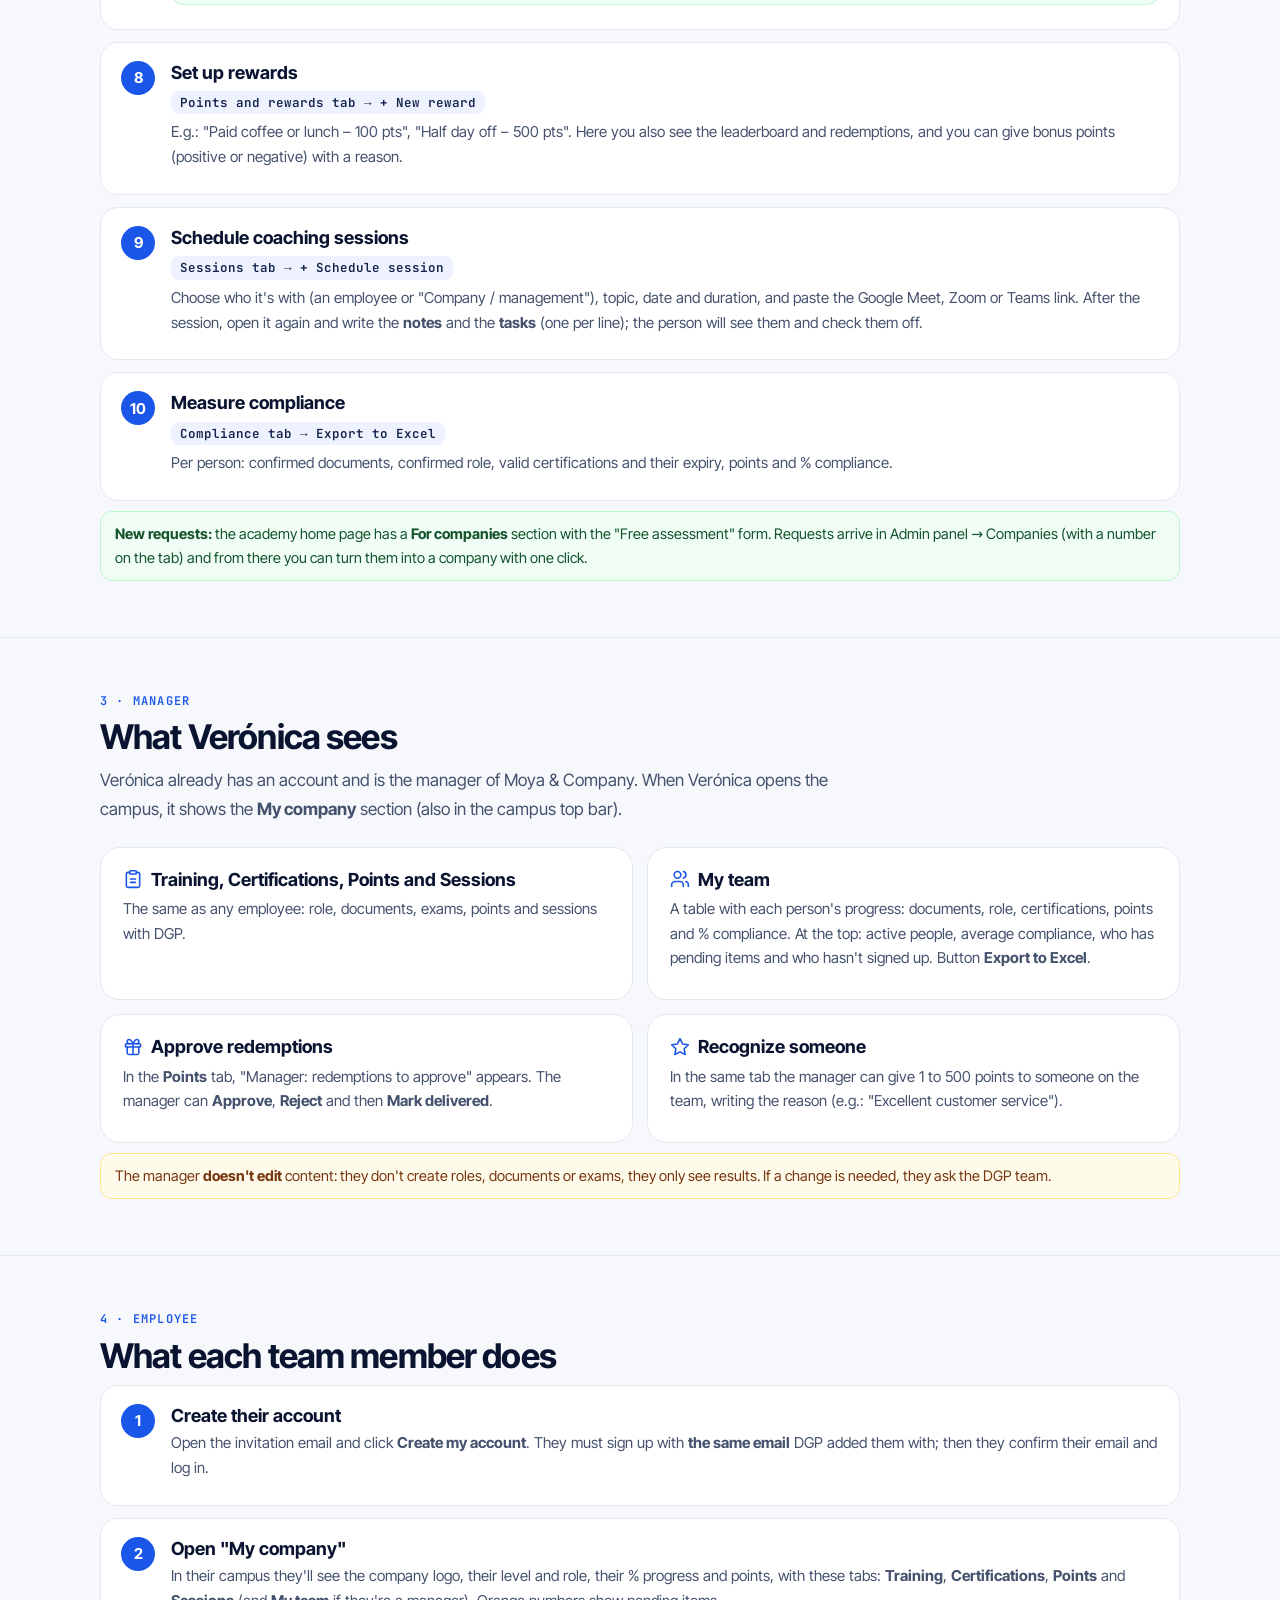
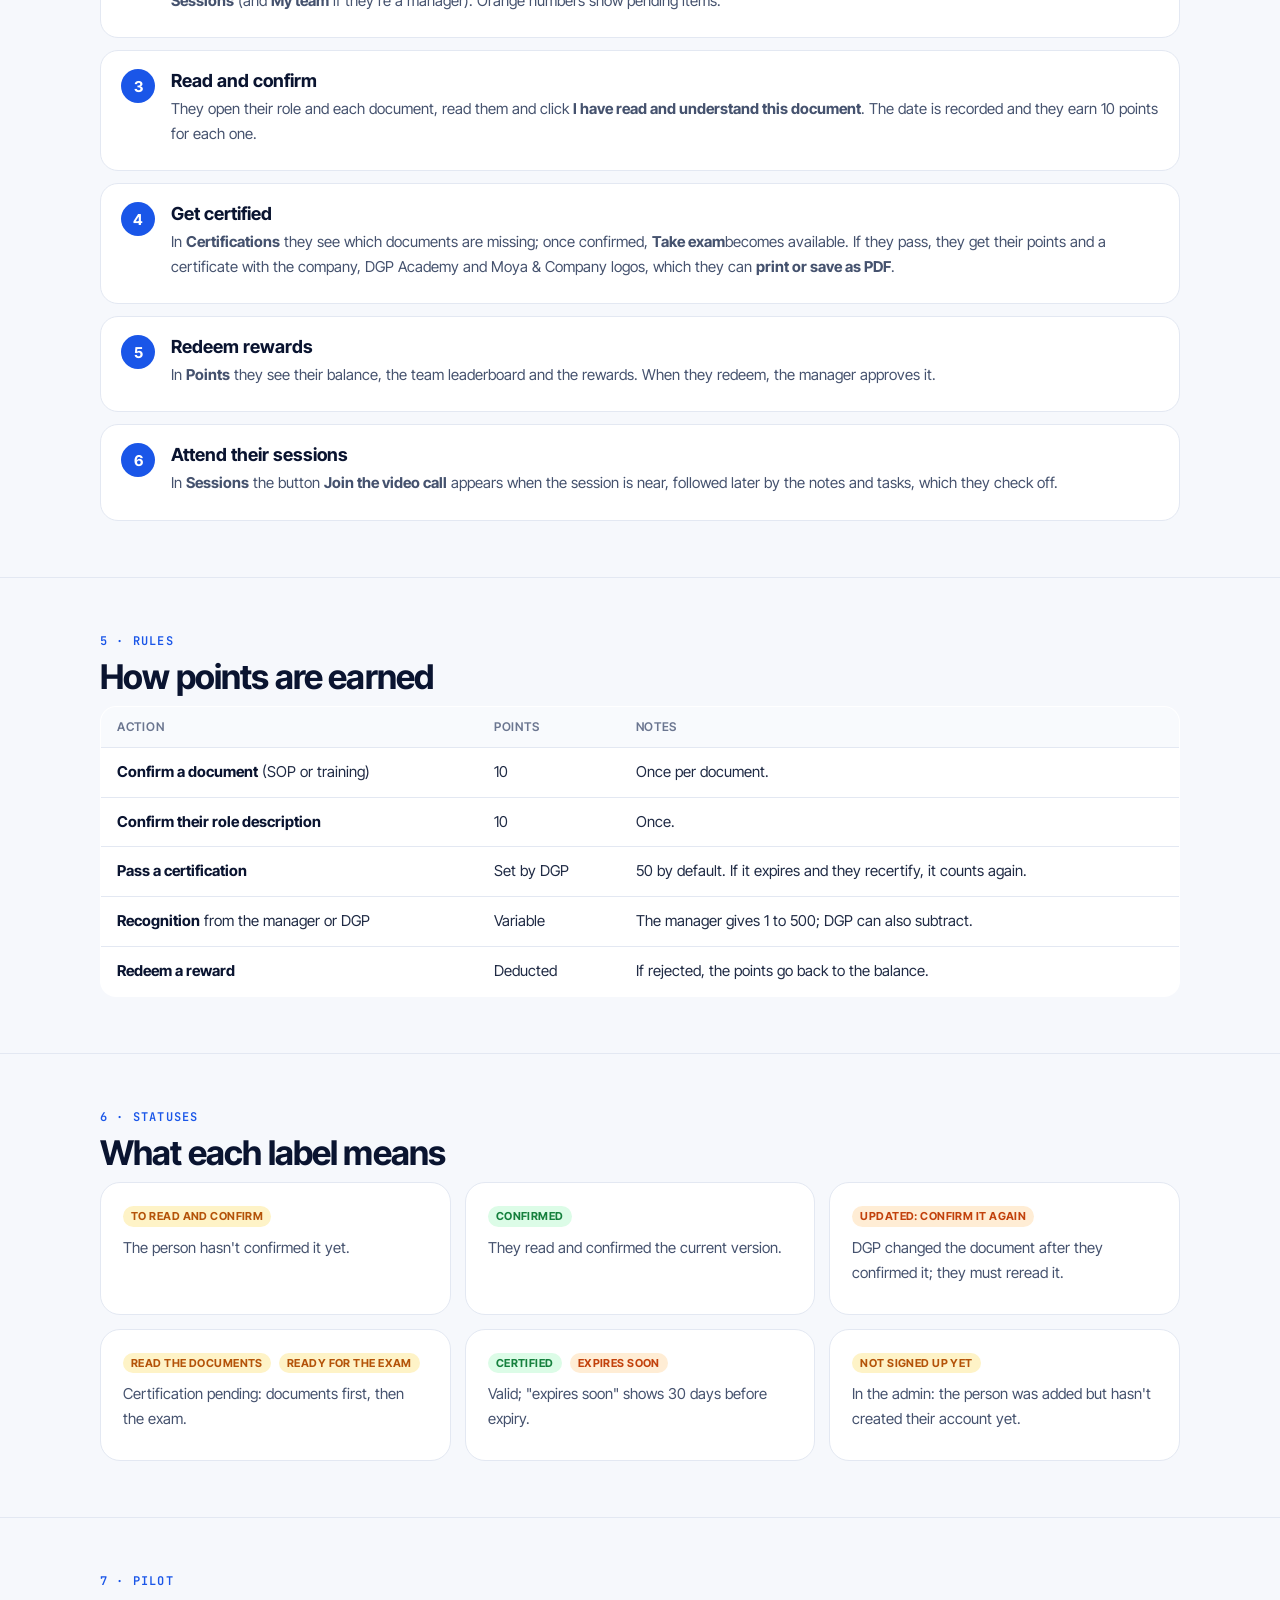
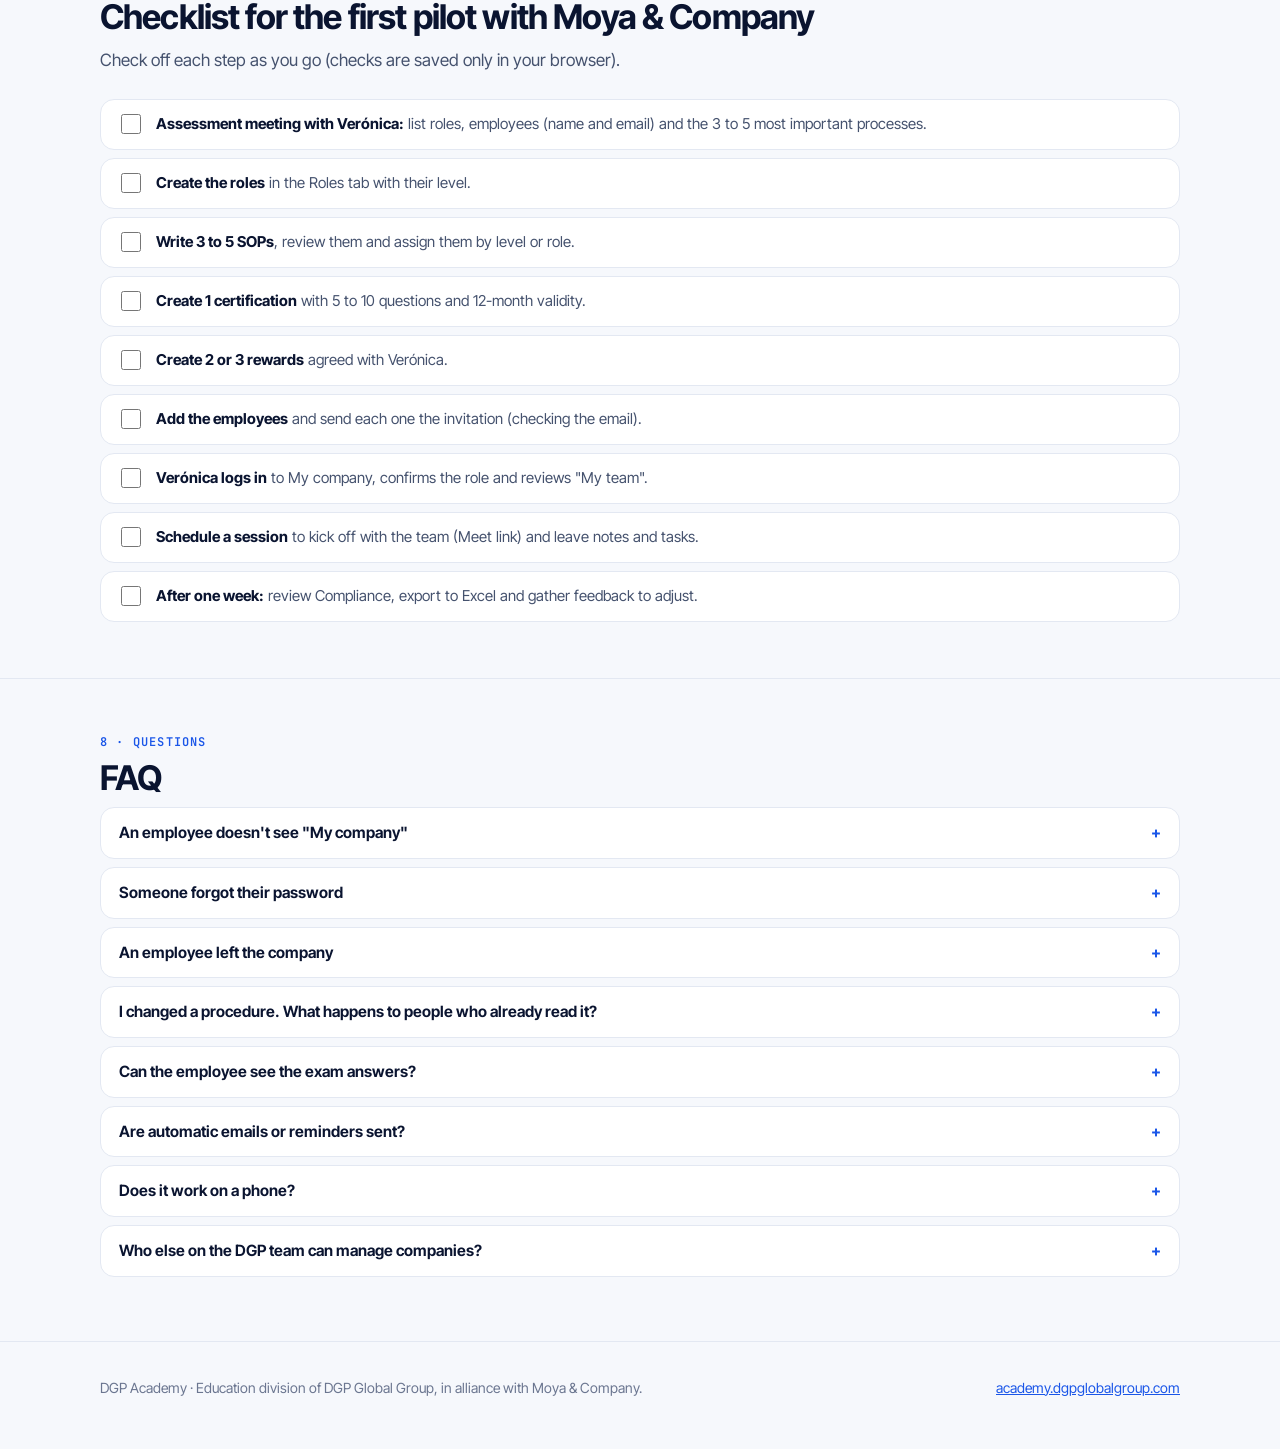
==== commit 733263b3: "Empresas: todo lo configura DGP, sin menciones a IA y corrección de membresía de cortesía - Guía: lo" ====
--- a/moyacompany/index.html
+++ b/moyacompany/index.html
@@ -138,11 +138,11 @@
 <section id="roles">
   <div class="wrap">
     <h2><small>1 · En un minuto</small>Quién hace qué</h2>
-    <p class="lead">Hay tres tipos de usuario. En cada empresa cliente, todo el contenido (cargos, procedimientos, capacitaciones y exámenes) lo crea y mantiene el equipo de DGP; el cliente solo entra a ver resultados. Moya &amp; Company, como socia del servicio, además puede configurar su propia empresa.</p>
+    <p class="lead">Hay tres tipos de usuario. Todo el contenido (cargos, procedimientos, capacitaciones y exámenes) lo crea, configura y mantiene el equipo de DGP. La empresa y sus empleados no tienen que configurar nada: solo entran a leer, estudiar y ver resultados.</p>
     <div class="grid3">
       <div class="card"><div class="role-ic r1"><svg class="ic" aria-hidden="true"><use href="#ic-wrench"/></svg></div><h3>Equipo DGP</h3>
         <p>Administra todo desde <b>Panel admin → Empresas</b>.</p>
-        <ul><li>Crea la empresa, sus niveles y cargos</li><li>Escribe los SOPs y capacitaciones (con ayuda de IA)</li><li>Agrega e invita a los empleados</li><li>Arma certificaciones, premios y asesorías</li><li>Revisa el cumplimiento</li></ul></div>
+        <ul><li>Crea la empresa, sus niveles y cargos a partir de la estructura organizacional de Moya &amp; Company y del manual de cargos que le elaboramos</li><li>Escribe los SOPs y capacitaciones con métodos de ingeniería de procesos</li><li>Agrega e invita a los empleados</li><li>Arma certificaciones, premios y asesorías</li><li>Revisa el cumplimiento</li></ul></div>
       <div class="card"><div class="role-ic r2"><svg class="ic" aria-hidden="true"><use href="#ic-user-tie"/></svg></div><h3>Gerente (Verónica)</h3>
         <p>Entra a su campus → <b>Mi empresa</b>.</p>
         <ul><li>Ve el avance de todo su equipo</li><li>Aprueba los canjes de premios</li><li>Da puntos de reconocimiento</li><li>Exporta el cumplimiento a Excel</li><li>También tiene su propia capacitación</li></ul></div>
@@ -173,7 +173,7 @@
       <li><h3>Escribir los SOPs y capacitaciones</h3>
         <span class="path">Pestaña SOPs y capacitaciones → + Nuevo documento</span>
         <ul><li>Elige el tipo: <b>SOP</b> (procedimiento) o <b>Capacitación</b>.</li>
-          <li>Escribe el título y pulsa <b>Generar borrador</b>: la IA redacta el documento con objetivo, pasos, errores comunes y cómo saber que se hizo bien. Elige si el borrador sale en inglés o en español. Si agregas notas del cliente (cómo lo hacen hoy, herramientas, horarios), el borrador sale más exacto.</li>
+          <li>Redacta el documento con la metodología de DGP: objetivo, alcance, pasos verificables, errores comunes y cómo saber que se hizo bien, a partir de lo levantado con el cliente (cómo lo hacen hoy, herramientas, horarios).</li>
           <li>Revisa el texto y completa lo que esté entre [corchetes].</li>
           <li>Marca a qué <b>niveles</b> o <b>cargos</b> se asigna, si es <b>obligatorio</b> y si está <b>publicado</b>.</li></ul>
         <p class="tip">Formato del contenido: <b># </b>título de sección · <b>1. </b>paso numerado · <b>- </b>punto de lista · <b>&gt; </b>nota importante (sale resaltada) · línea en blanco para separar párrafos.</p></li>
@@ -215,8 +215,7 @@
       <div class="card"><h3 class="h-ic"><svg class="ic" aria-hidden="true"><use href="#ic-gift"/></svg> Aprobar canjes</h3><p>En la pestaña <b>Puntos</b> aparece "Gerente: canjes por aprobar". Puede <b>Aprobar</b>, <b>Rechazar</b> y después <b>Marcar entregado</b>.</p></div>
       <div class="card"><h3 class="h-ic"><svg class="ic" aria-hidden="true"><use href="#ic-star"/></svg> Reconocer a alguien</h3><p>En la misma pestaña puede dar de 1 a 500 puntos a una persona de su equipo escribiendo el motivo (ej.: "Excelente atención al cliente").</p></div>
     </div>
-    <p class="tip"><b>Configurar (solo Moya &amp; Company):</b> como socia, Verónica tiene además la pestaña <b>Configurar</b> en Mi empresa, con el mismo editor que usa DGP: equipo, niveles, cargos, SOPs con IA, certificaciones, premios, asesorías y cumplimiento. No puede cambiar los cupos ni pausar la empresa, ni quitarse a sí misma el rol de gerente.</p>
-    <p class="warn">En las demás empresas cliente el gerente <b>no edita</b> contenido: solo ve resultados. Todo lo configura el equipo de DGP.</p>
+    <p class="warn">El gerente <b>no edita</b> contenido: no crea cargos, documentos ni exámenes, solo ve resultados. Si necesita un cambio, se lo pide al equipo de DGP.</p>
   </div>
 </section>
 
@@ -275,7 +274,7 @@
     <ul class="check" id="check">
       <li><input type="checkbox" id="c1"><label for="c1"><b>Reunión de diagnóstico con Verónica:</b> listar cargos, empleados (nombre y correo) y los 3 a 5 procesos más importantes.</label></li>
       <li><input type="checkbox" id="c2"><label for="c2"><b>Crear los cargos</b> en la pestaña Cargos con su nivel.</label></li>
-      <li><input type="checkbox" id="c3"><label for="c3"><b>Escribir 3 a 5 SOPs</b> con "Generar borrador", revisarlos y asignarlos por nivel o cargo.</label></li>
+      <li><input type="checkbox" id="c3"><label for="c3"><b>Escribir 3 a 5 SOPs</b>, revisarlos y asignarlos por nivel o cargo.</label></li>
       <li><input type="checkbox" id="c4"><label for="c4"><b>Crear 1 certificación</b> con 5 a 10 preguntas y vigencia de 12 meses.</label></li>
       <li><input type="checkbox" id="c5"><label for="c5"><b>Crear 2 o 3 premios</b> acordados con Verónica.</label></li>
       <li><input type="checkbox" id="c6"><label for="c6"><b>Agregar a los empleados</b> y enviar la invitación a cada uno (revisando el correo).</label></li>
@@ -297,7 +296,6 @@
     <details><summary>¿El empleado puede ver las respuestas del examen?</summary><p>No. Las respuestas solo están en el servidor; el examen se califica allí. Además hay un máximo de 3 intentos por día.</p></details>
     <details><summary>¿Se envían correos automáticos o recordatorios?</summary><p>Por ahora solo la invitación, y únicamente cuando pulsas el botón. No hay reintentos ni recordatorios automáticos, para evitar correos rebotados.</p></details>
     <details><summary>¿Se puede usar en el celular?</summary><p>Sí. Todo funciona en el navegador del celular: leer, confirmar, presentar exámenes, ver el certificado, canjear y entrar a las videollamadas.</p></details>
-    <details><summary>¿Cómo dejo que un cliente configure su propia empresa?</summary><p>En Panel admin → Empresas → la empresa → Editar empresa, marca "El gerente configura su empresa". Está pensado solo para socios como Moya &amp; Company; para el resto de clientes déjalo apagado.</p></details>
     <details><summary>¿Quién más del equipo de DGP puede administrar empresas?</summary><p>El dueño de la cuenta puede dar el permiso "Empresas" a otra persona desde Panel admin → Estudiantes → botón "Hacer administrador" junto a su nombre, marcando solo "Empresas". Esa persona solo verá la pestaña Empresas.</p></details>
   </div>
 </section>
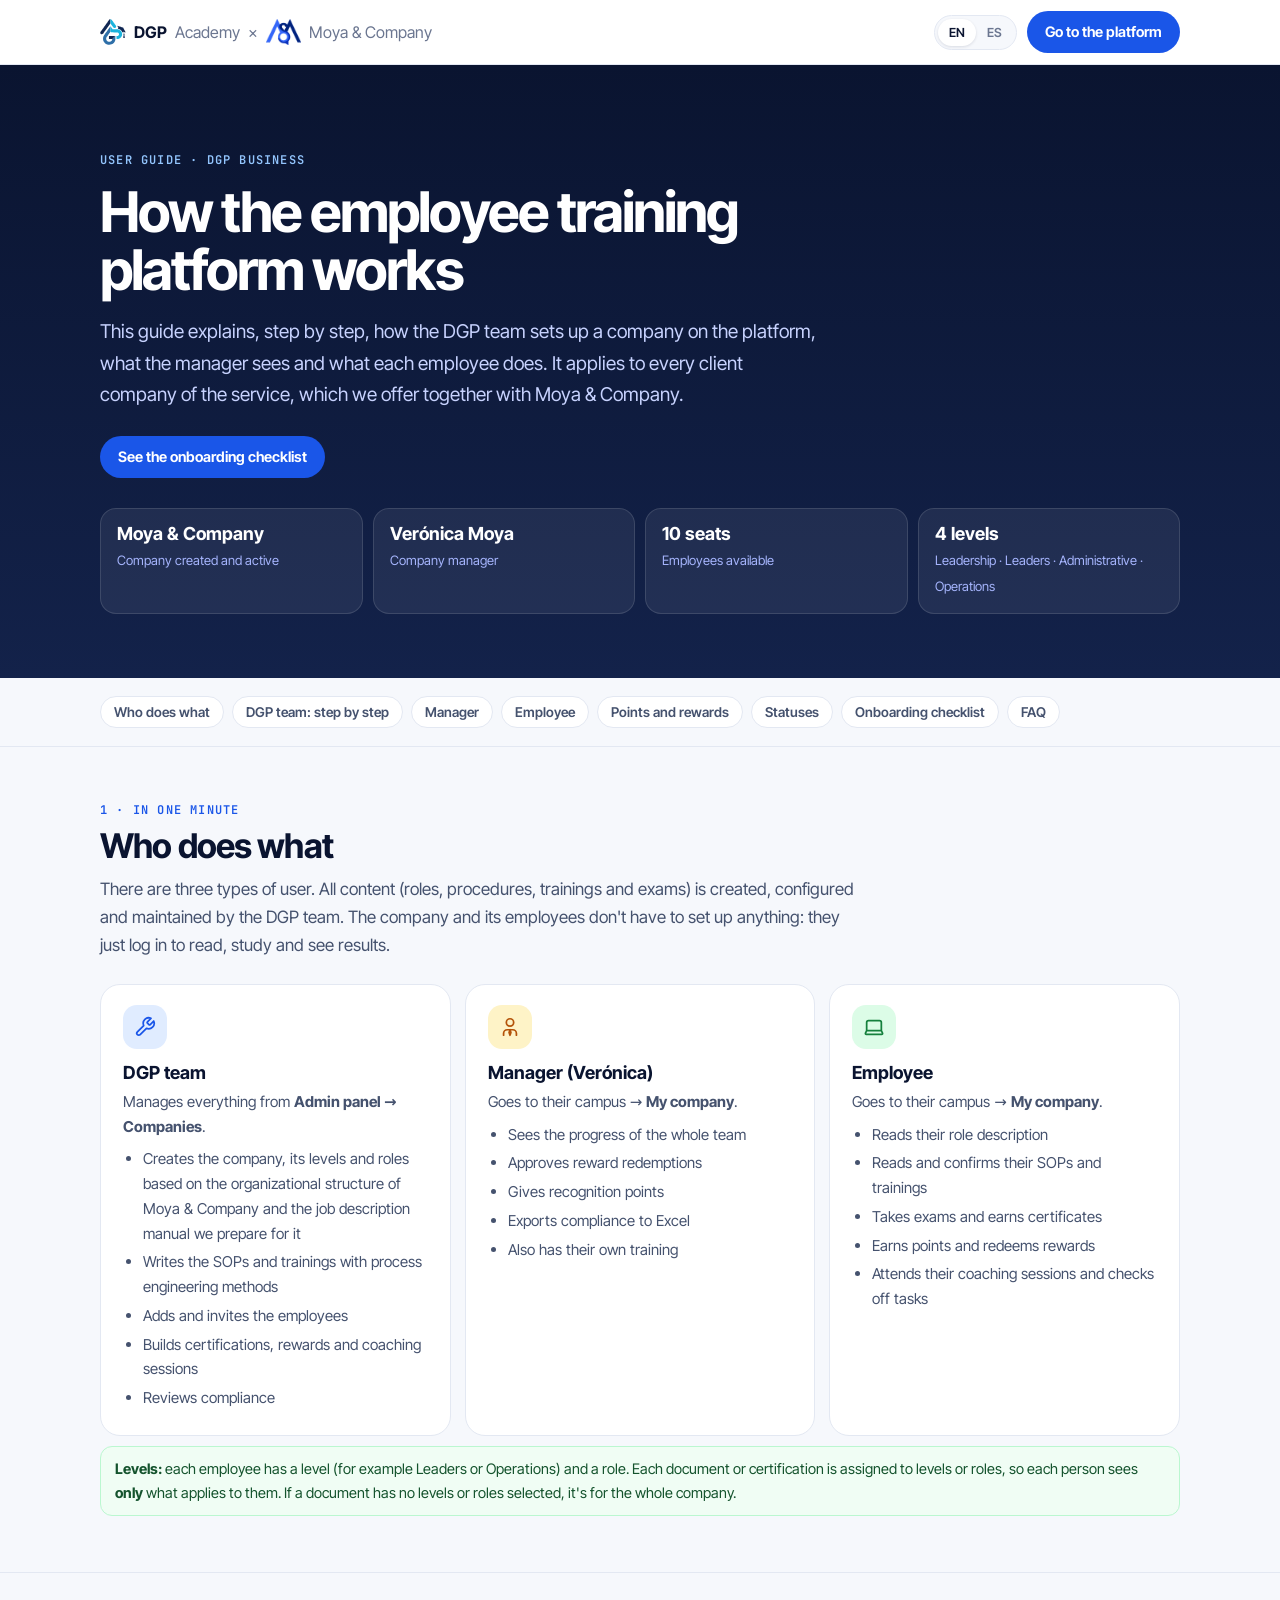
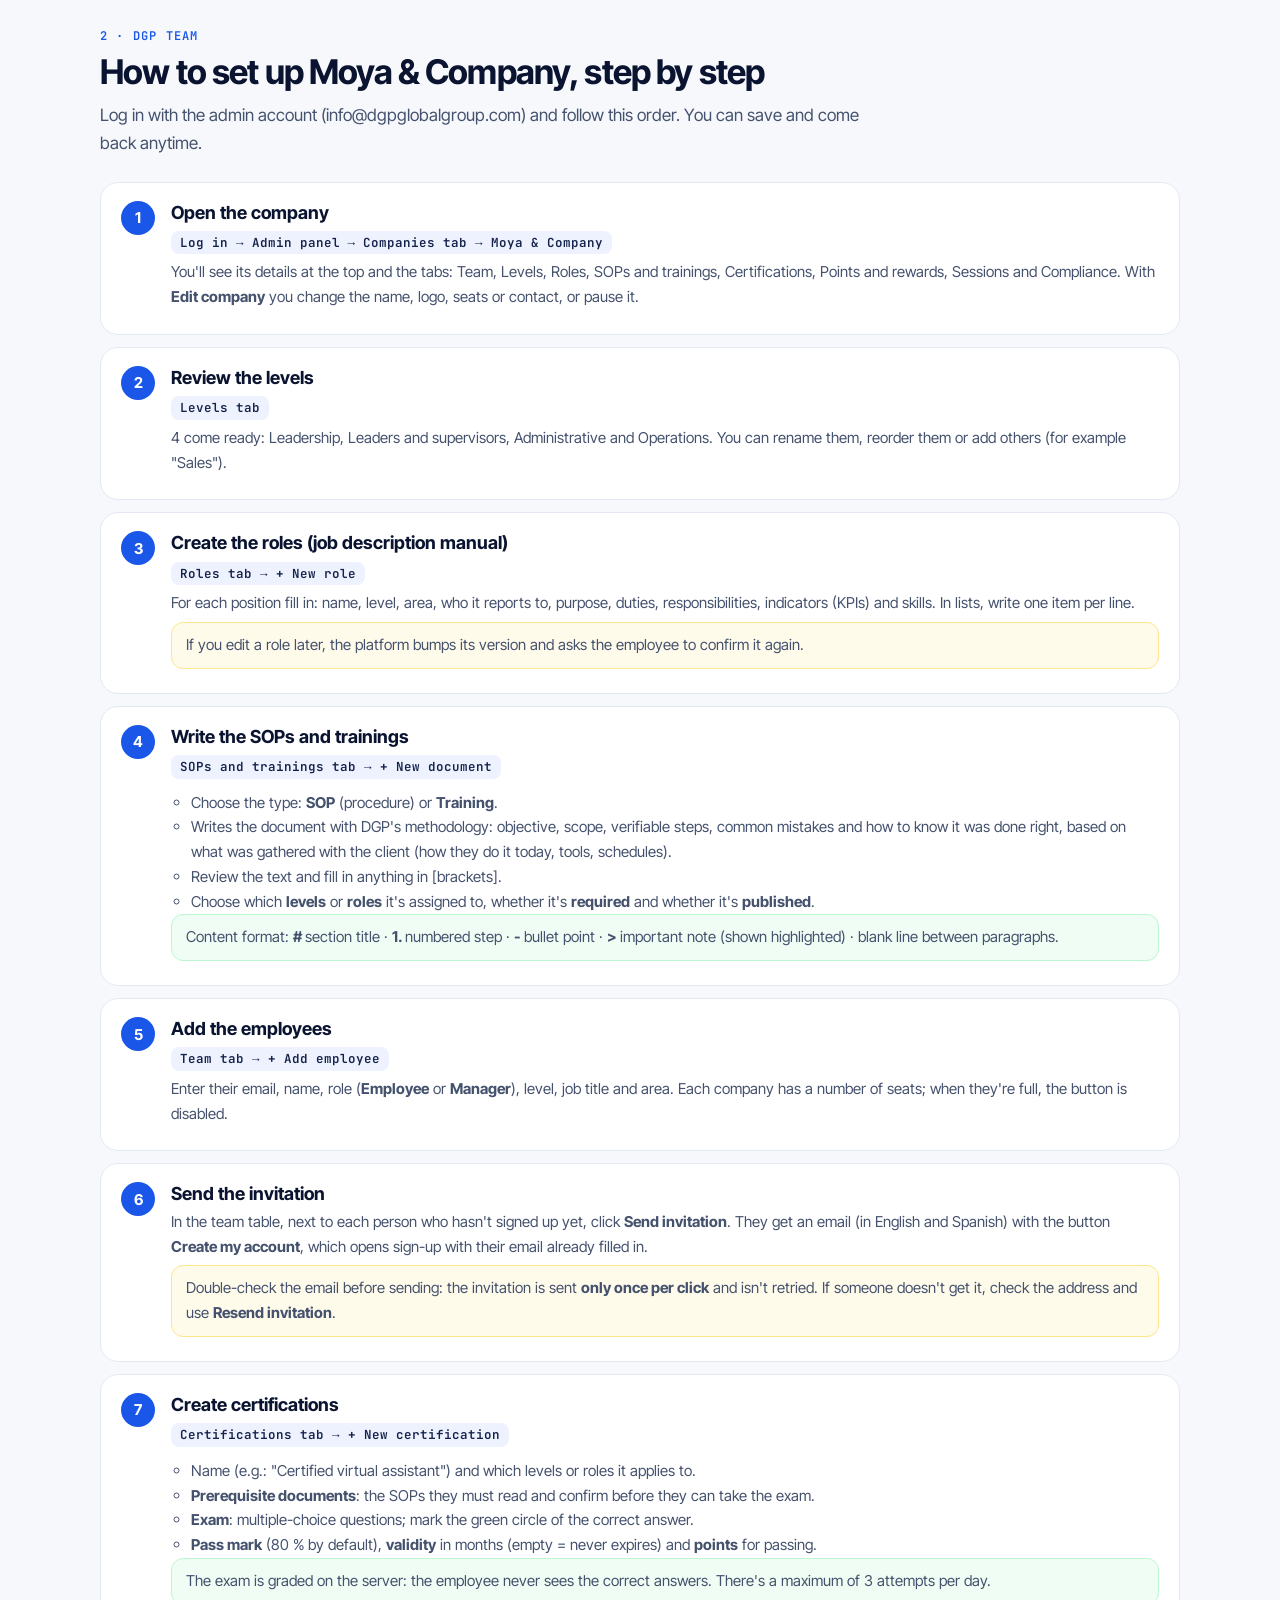
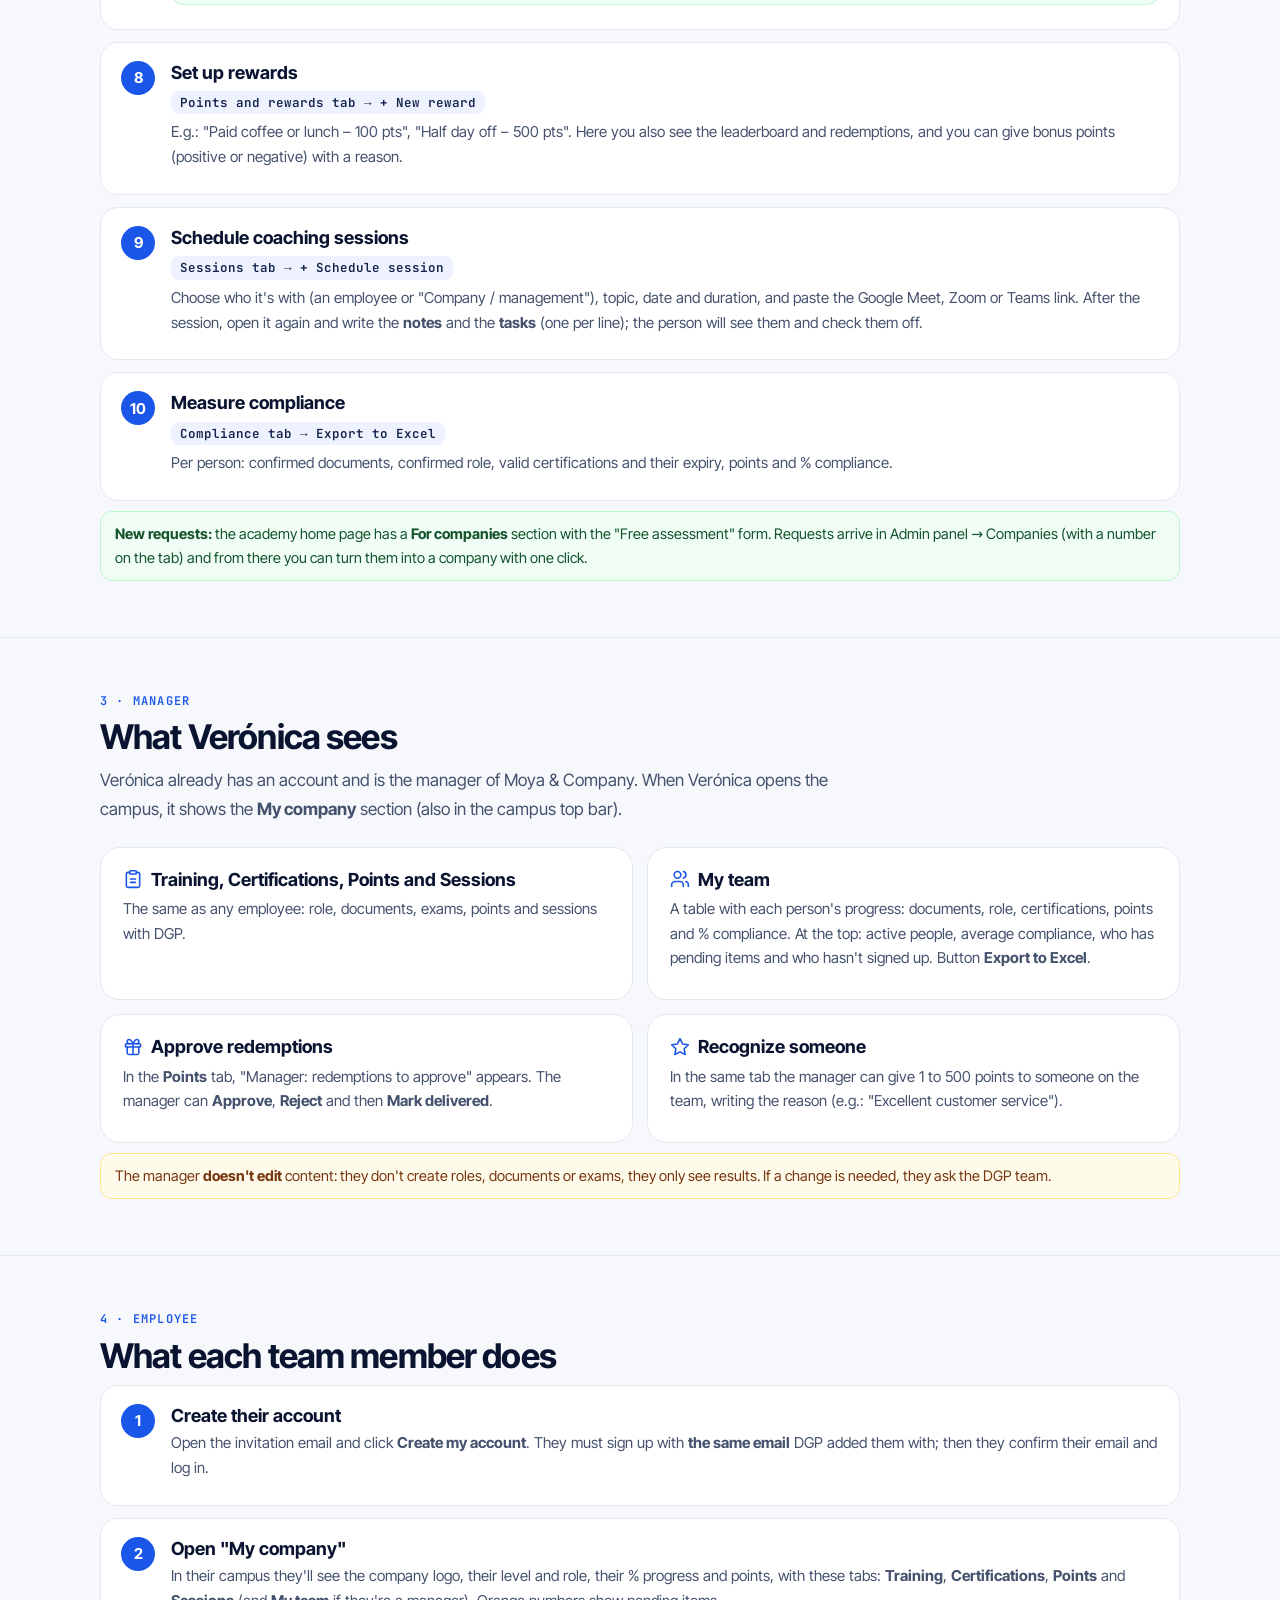
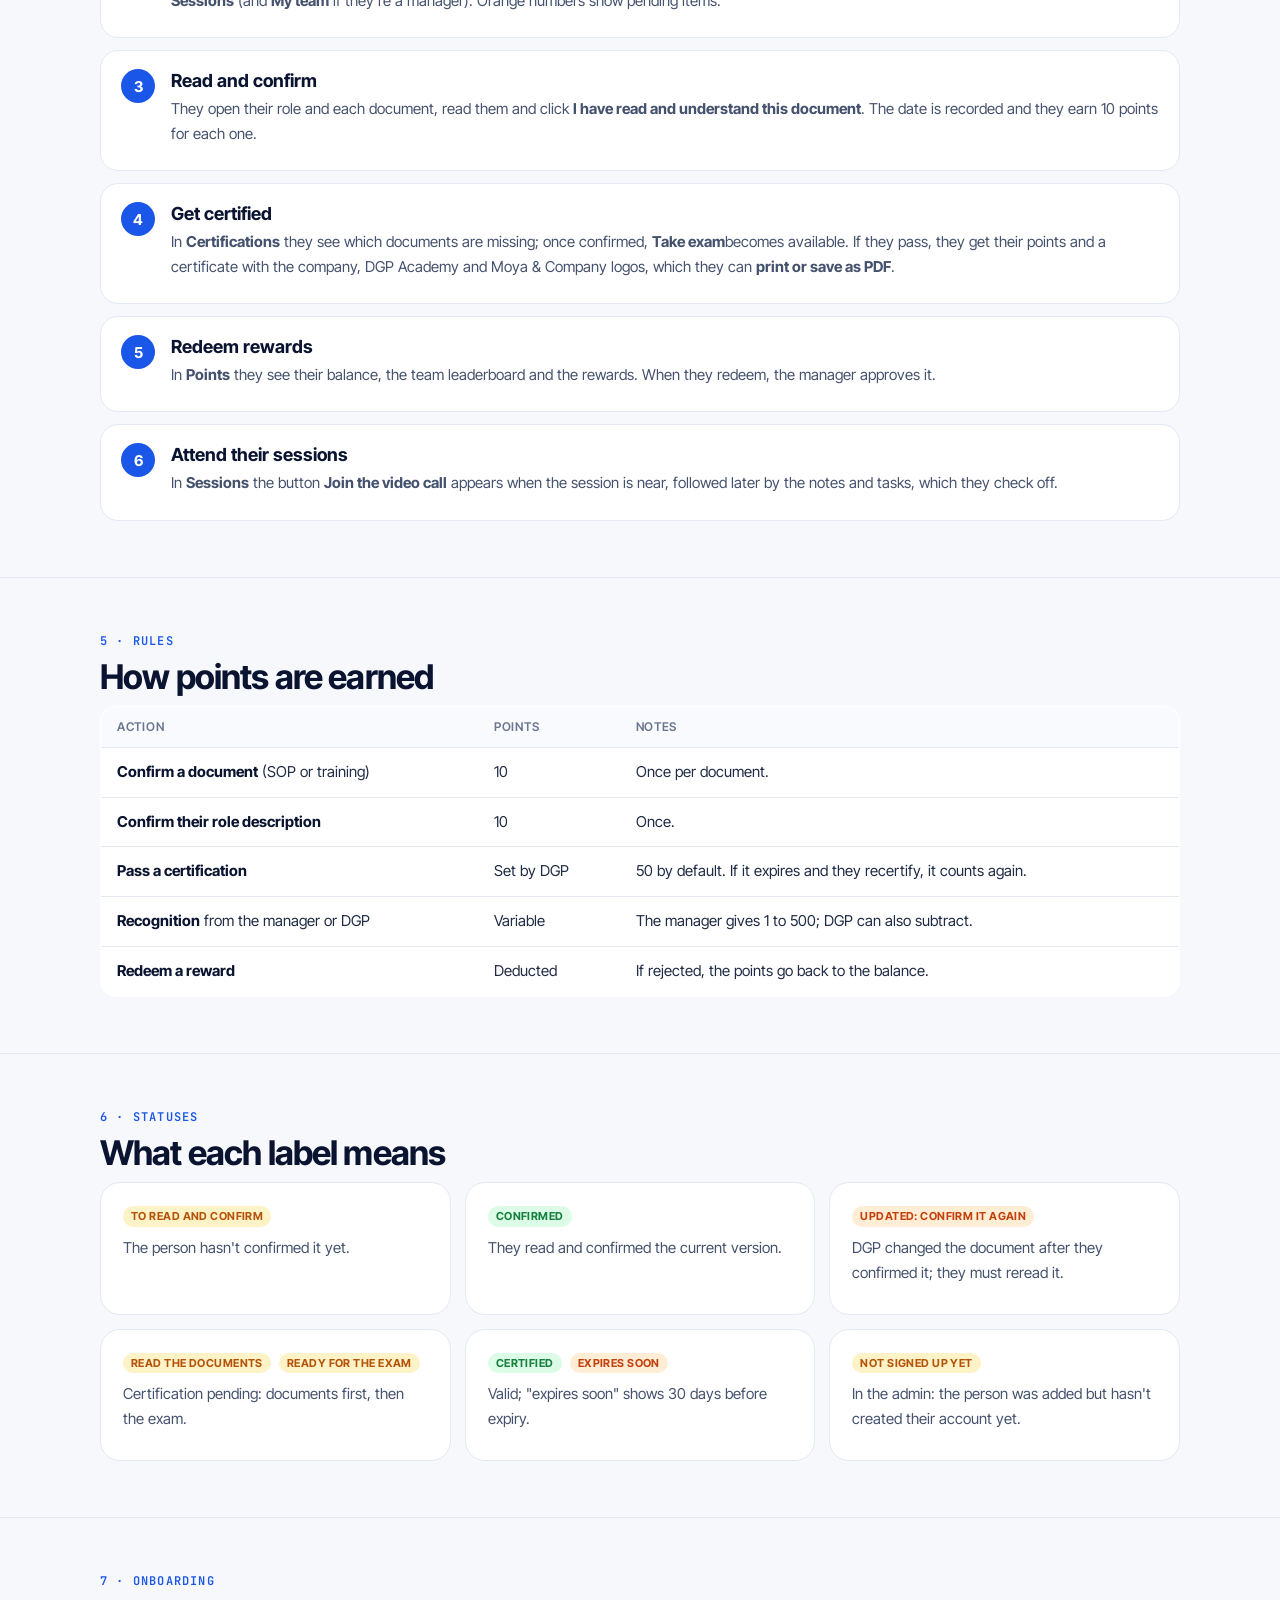
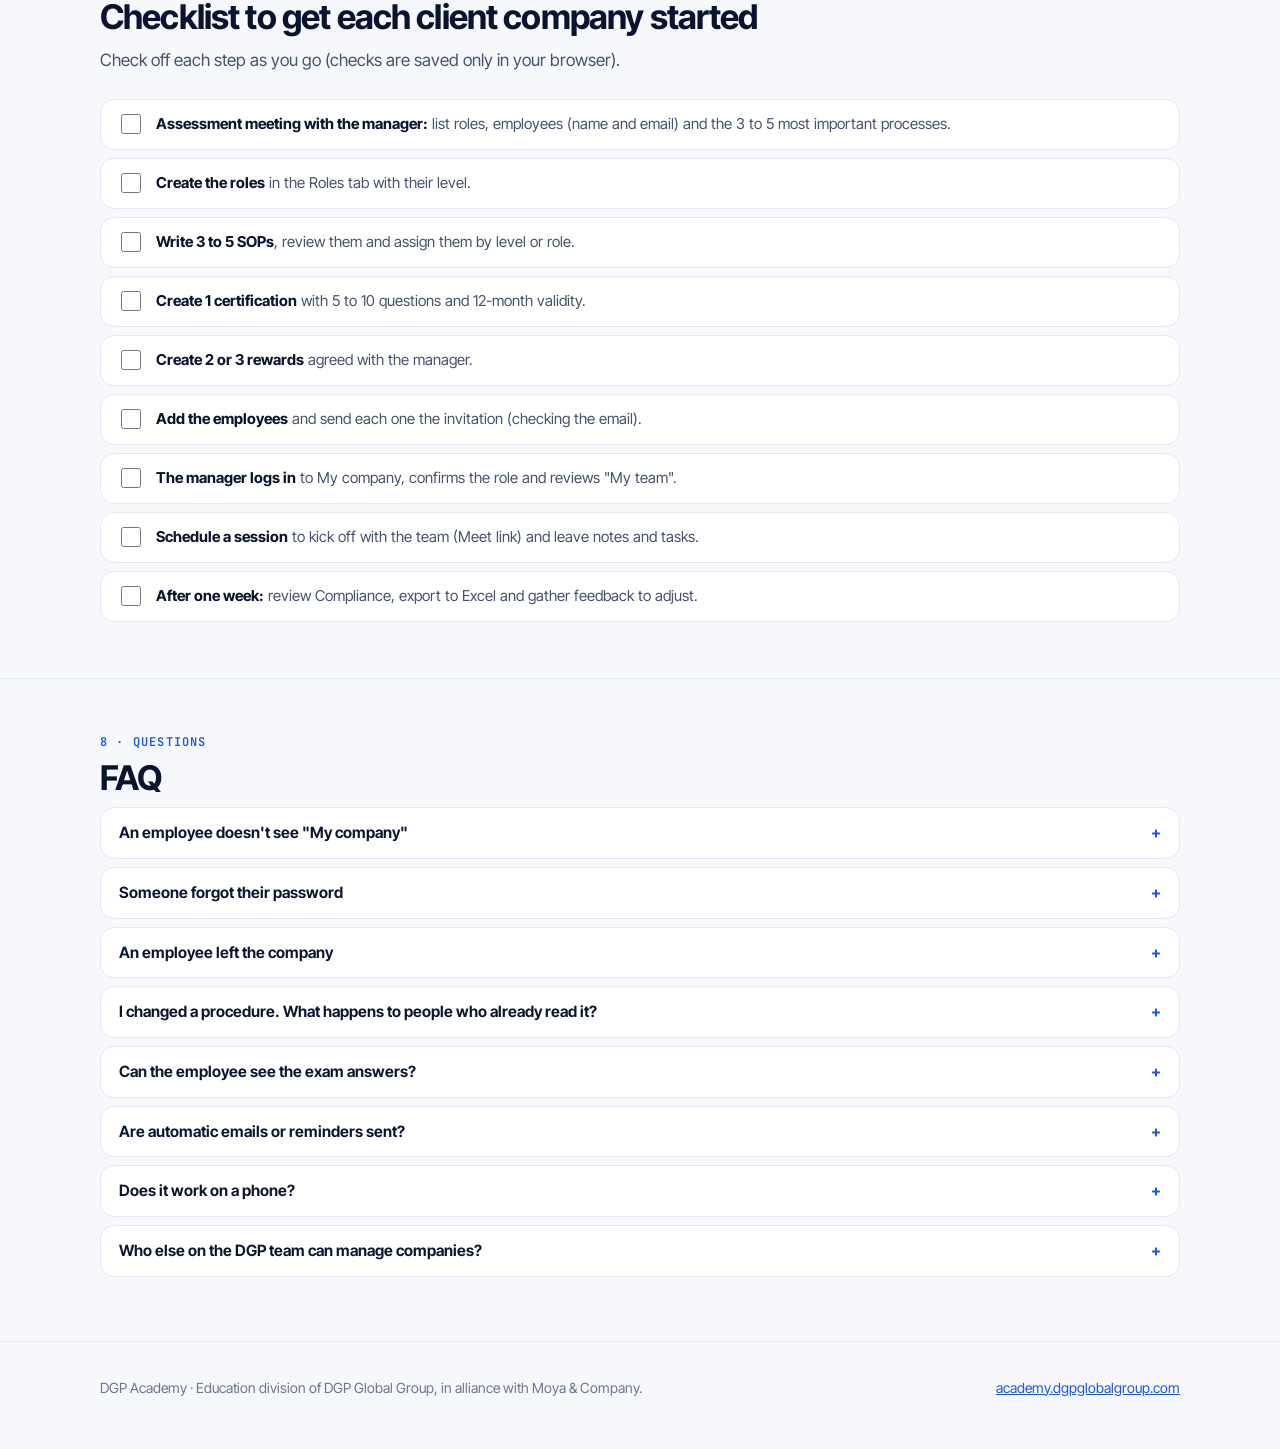
==== commit d2c54921: "Guía DGP Empresas lista para ofrecer el servicio: sin referencias a prueba piloto Co-Authored-By: Cl" ====
--- a/moyacompany/index.html
+++ b/moyacompany/index.html
@@ -114,10 +114,10 @@
 
 <div class="hero">
   <div class="wrap">
-    <div class="kicker">Guía de uso · DGP Empresas · Prueba piloto</div>
+    <div class="kicker">Guía de uso · DGP Empresas</div>
     <h1>Cómo funciona la plataforma de capacitación de empleados</h1>
-    <p>Esta guía explica, paso a paso, cómo el equipo de DGP organiza una empresa en la plataforma, qué ve el gerente y qué hace cada empleado. Está pensada para la primera prueba con Moya &amp; Company.</p>
-    <a class="btn" href="#piloto">Ver el checklist de la prueba</a>
+    <p>Esta guía explica, paso a paso, cómo el equipo de DGP organiza una empresa en la plataforma, qué ve el gerente y qué hace cada empleado. Aplica a cada empresa cliente del servicio, que ofrecemos junto a Moya &amp; Company.</p>
+    <a class="btn" href="#arranque">Ver el checklist de arranque</a>
     <div class="status">
       <div><b>Moya &amp; Company</b><span>Empresa creada y activa</span></div>
       <div><b>Verónica Moya</b><span>Gerente de la empresa</span></div>
@@ -130,7 +130,7 @@
 <div class="wrap">
   <nav class="toc" aria-label="Contenido">
     <a href="#roles">Quién hace qué</a><a href="#dgp">Equipo DGP: paso a paso</a><a href="#gerente">Gerente</a><a href="#empleado">Empleado</a>
-    <a href="#puntos">Puntos y premios</a><a href="#estados">Estados</a><a href="#piloto">Checklist de la prueba</a><a href="#faq">Preguntas frecuentes</a>
+    <a href="#puntos">Puntos y premios</a><a href="#estados">Estados</a><a href="#arranque">Checklist de arranque</a><a href="#faq">Preguntas frecuentes</a>
   </nav>
 </div>
 
@@ -267,18 +267,18 @@
 </section>
 
 <!-- ── Checklist ── -->
-<section id="piloto">
-  <div class="wrap">
-    <h2><small>7 · Prueba piloto</small>Checklist para la primera prueba con Moya &amp; Company</h2>
+<section id="arranque">
+  <div class="wrap">
+    <h2><small>7 · Puesta en marcha</small>Checklist para arrancar con cada empresa cliente</h2>
     <p class="lead">Marca cada paso a medida que avanzan (las marcas se quedan solo en tu navegador).</p>
     <ul class="check" id="check">
-      <li><input type="checkbox" id="c1"><label for="c1"><b>Reunión de diagnóstico con Verónica:</b> listar cargos, empleados (nombre y correo) y los 3 a 5 procesos más importantes.</label></li>
+      <li><input type="checkbox" id="c1"><label for="c1"><b>Reunión de diagnóstico con el gerente:</b> listar cargos, empleados (nombre y correo) y los 3 a 5 procesos más importantes.</label></li>
       <li><input type="checkbox" id="c2"><label for="c2"><b>Crear los cargos</b> en la pestaña Cargos con su nivel.</label></li>
       <li><input type="checkbox" id="c3"><label for="c3"><b>Escribir 3 a 5 SOPs</b>, revisarlos y asignarlos por nivel o cargo.</label></li>
       <li><input type="checkbox" id="c4"><label for="c4"><b>Crear 1 certificación</b> con 5 a 10 preguntas y vigencia de 12 meses.</label></li>
-      <li><input type="checkbox" id="c5"><label for="c5"><b>Crear 2 o 3 premios</b> acordados con Verónica.</label></li>
+      <li><input type="checkbox" id="c5"><label for="c5"><b>Crear 2 o 3 premios</b> acordados con el gerente.</label></li>
       <li><input type="checkbox" id="c6"><label for="c6"><b>Agregar a los empleados</b> y enviar la invitación a cada uno (revisando el correo).</label></li>
-      <li><input type="checkbox" id="c7"><label for="c7"><b>Verónica entra</b> a Mi empresa, confirma su cargo y revisa "Mi equipo".</label></li>
+      <li><input type="checkbox" id="c7"><label for="c7"><b>El gerente entra</b> a Mi empresa, confirma su cargo y revisa "Mi equipo".</label></li>
       <li><input type="checkbox" id="c8"><label for="c8"><b>Agendar una asesoría</b> de arranque con el equipo (enlace de Meet) y dejar notas y tareas.</label></li>
       <li><input type="checkbox" id="c9"><label for="c9"><b>A la semana:</b> revisar Cumplimiento, exportar a Excel y recoger comentarios para ajustar.</label></li>
     </ul>
